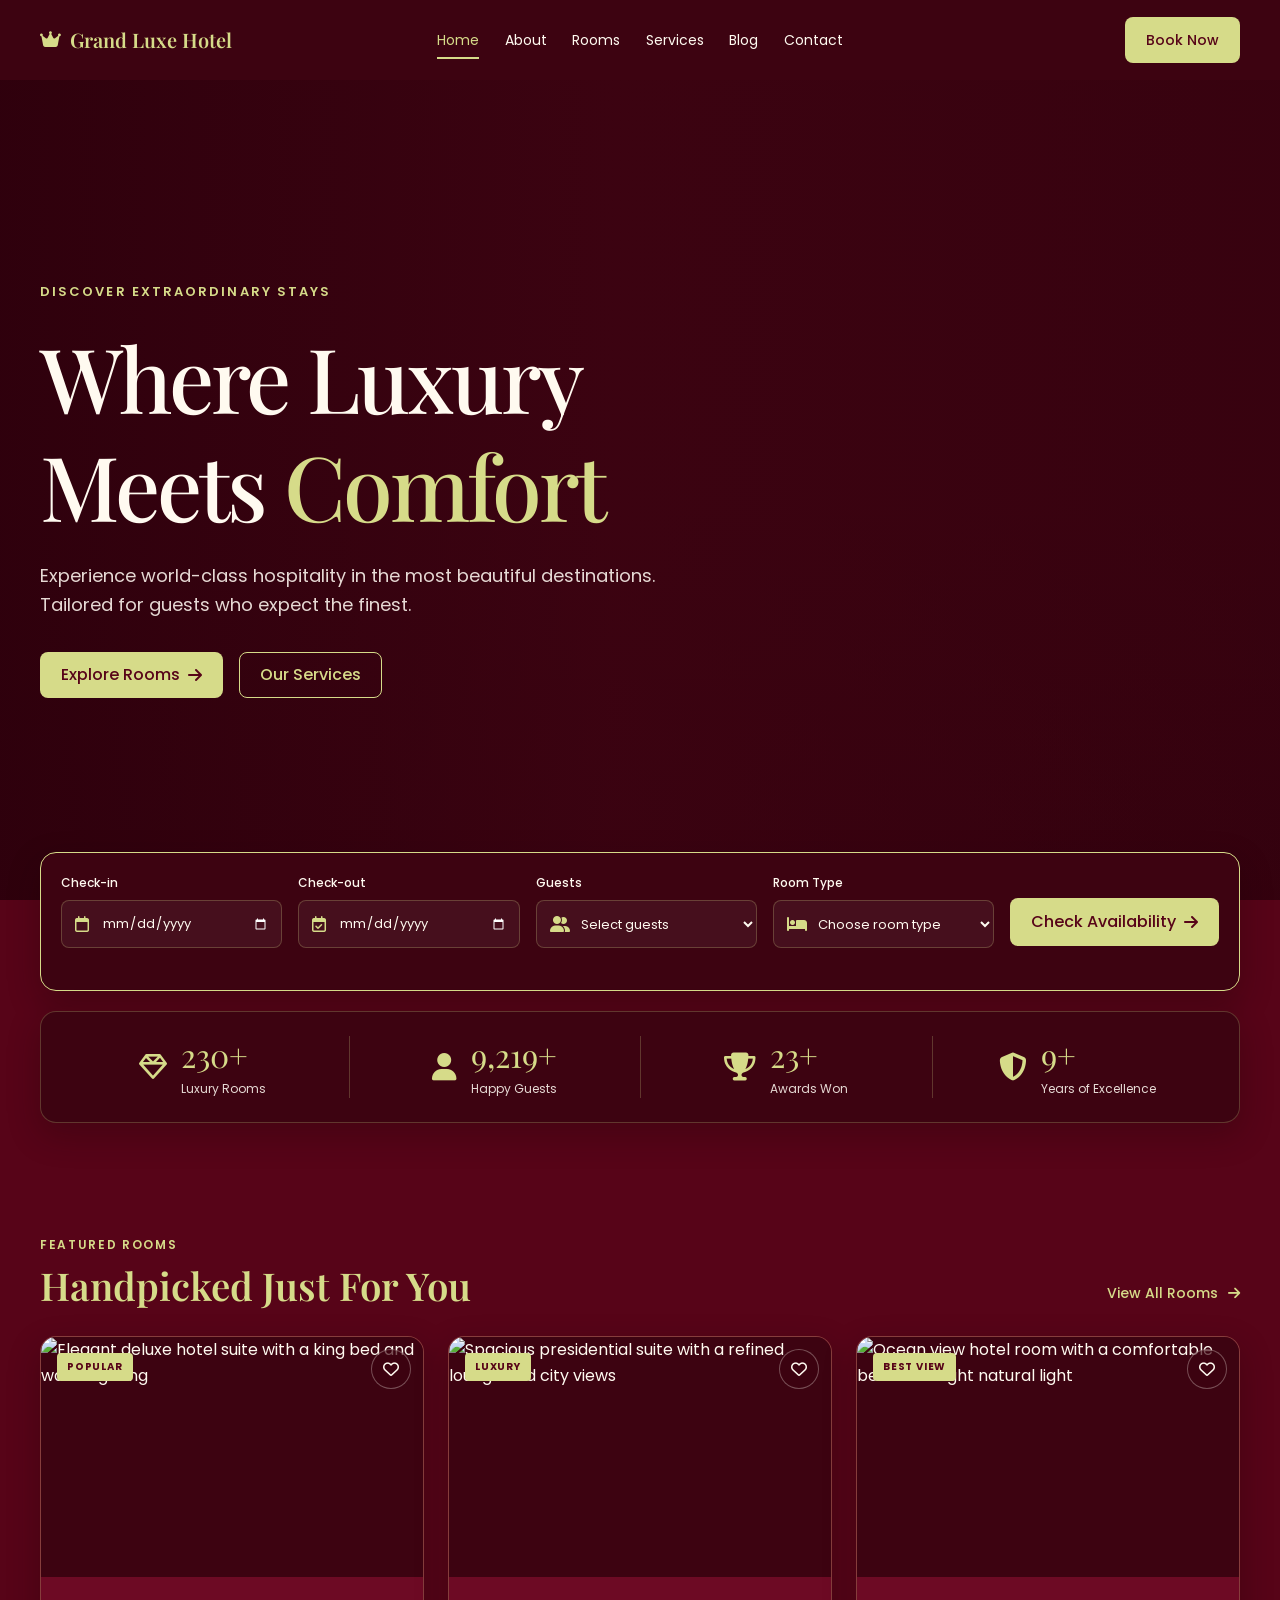
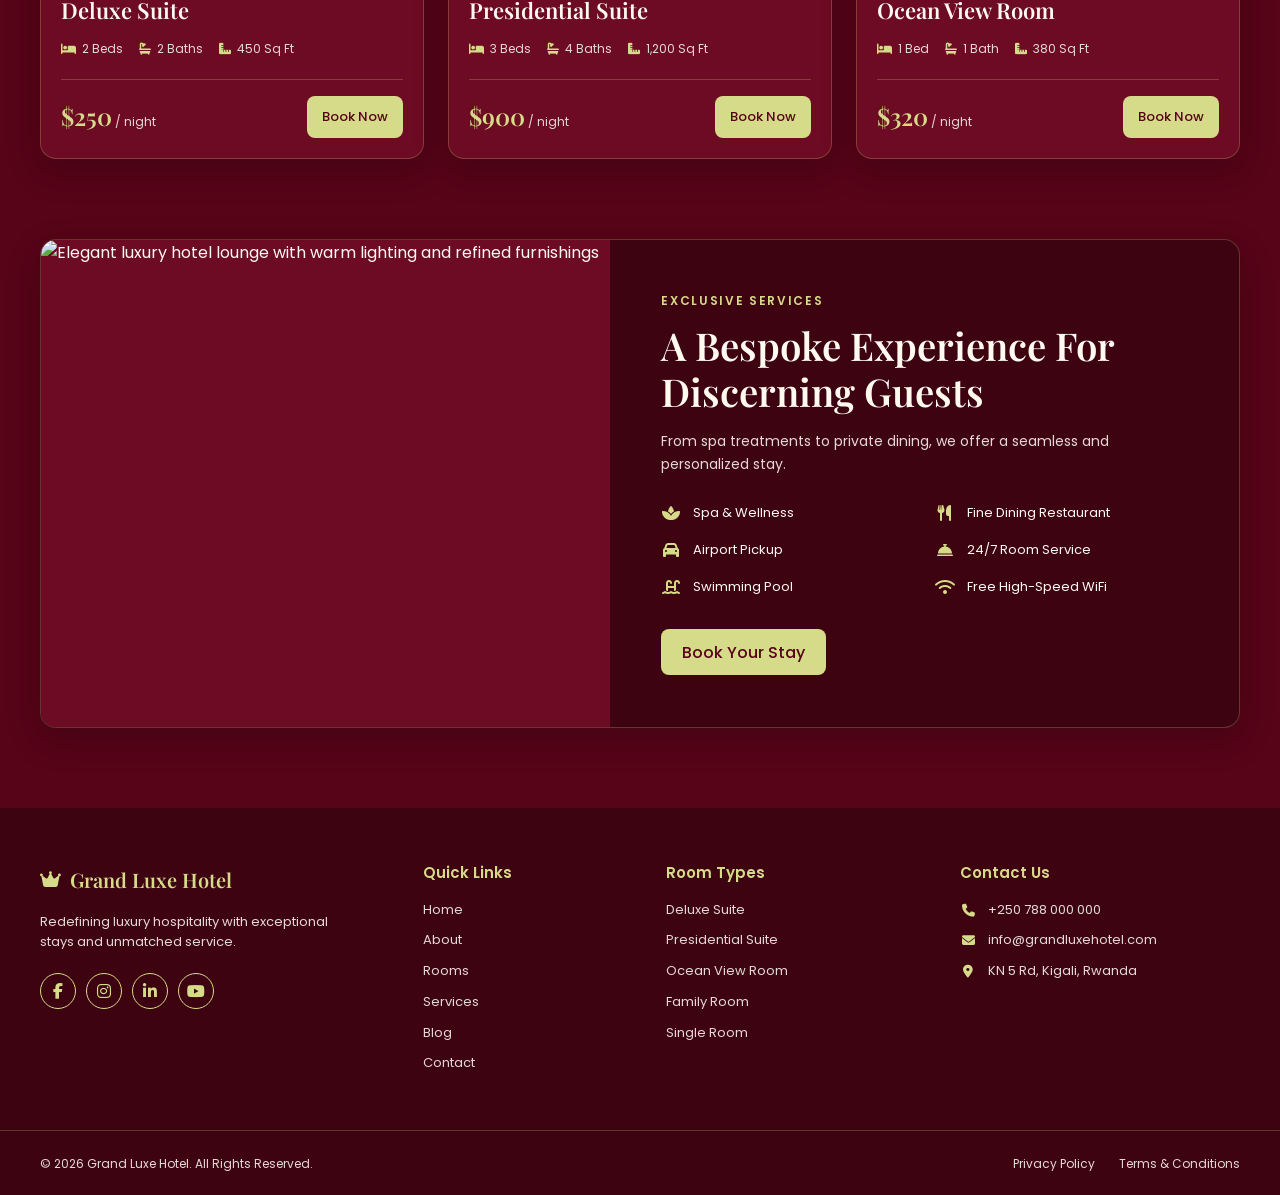
==== index.html @ 5d951416 "Build rooms catalog and filters Co-authored-by: Copilot <223556219+Copilot@users.noreply.github.com>" ====
<!DOCTYPE html>
<html lang="en">
<head>
  <meta charset="UTF-8">
  <meta name="viewport" content="width=device-width, initial-scale=1.0">
  <title>Hotel Management | Home</title>
  <link rel="preconnect" href="https://fonts.googleapis.com">
  <link rel="preconnect" href="https://fonts.gstatic.com" crossorigin>
  <link rel="stylesheet" href="https://cdnjs.cloudflare.com/ajax/libs/font-awesome/6.7.2/css/all.min.css">
  <link rel="stylesheet" href="css/style.css">
  <script src="js/main.js" defer></script>
</head>
<body>
  <header class="site-header" id="site-header">
    <div class="site-header__inner container">
      <a class="site-brand" href="index.html" aria-label="Grand Luxe Hotel home">
        <i class="fa-solid fa-crown" aria-hidden="true"></i>
        <span>Grand Luxe Hotel</span>
      </a>

      <nav class="site-nav" id="site-navigation" aria-label="Main navigation">
        <a class="site-nav__link is-active" href="index.html" aria-current="page">Home</a>
        <a class="site-nav__link" href="#about">About</a>
        <a class="site-nav__link" href="rooms.html">Rooms</a>
        <a class="site-nav__link" href="#services">Services</a>
        <a class="site-nav__link" href="#blog">Blog</a>
        <a class="site-nav__link" href="#contact">Contact</a>
        <a class="btn btn-accent site-nav__mobile-book" href="booking.html">Book Now</a>
      </nav>

      <div class="site-header__actions">
        <a class="btn btn-accent site-header__book" href="booking.html">Book Now</a>
        <button
          class="site-menu-toggle"
          type="button"
          aria-label="Open navigation menu"
          aria-controls="site-navigation"
          aria-expanded="false">
          <span></span>
          <span></span>
          <span></span>
        </button>
      </div>
    </div>
  </header>

  <main>
    <section class="hero" aria-labelledby="hero-title">
      <div class="hero__content container">
        <p class="hero__eyebrow">Discover Extraordinary Stays</p>
        <h1 class="hero__title" id="hero-title">
          Where Luxury<br>
          Meets <span>Comfort</span>
        </h1>
        <p class="hero__subtitle">
          Experience world-class hospitality in the most beautiful destinations.
          Tailored for guests who expect the finest.
        </p>
        <div class="hero__actions">
          <a class="btn btn-accent" href="rooms.html">
            Explore Rooms
            <i class="fa-solid fa-arrow-right" aria-hidden="true"></i>
          </a>
          <a class="btn btn-outline" href="#services">Our Services</a>
        </div>
      </div>
    </section>

    <section class="booking-overview container" aria-label="Plan your stay">
      <form class="booking-search card" id="booking-search" novalidate>
        <div class="booking-field">
          <label class="booking-field__label" for="check-in">Check-in</label>
          <div class="booking-field__control">
            <i class="fa-regular fa-calendar" aria-hidden="true"></i>
            <input id="check-in" name="checkIn" type="date" required aria-describedby="check-in-error">
          </div>
          <small class="booking-field__error" id="check-in-error" aria-live="polite"></small>
        </div>

        <div class="booking-field">
          <label class="booking-field__label" for="check-out">Check-out</label>
          <div class="booking-field__control">
            <i class="fa-regular fa-calendar-check" aria-hidden="true"></i>
            <input id="check-out" name="checkOut" type="date" required aria-describedby="check-out-error">
          </div>
          <small class="booking-field__error" id="check-out-error" aria-live="polite"></small>
        </div>

        <div class="booking-field">
          <label class="booking-field__label" for="guests">Guests</label>
          <div class="booking-field__control">
            <i class="fa-solid fa-user-group" aria-hidden="true"></i>
            <select id="guests" name="guests" required aria-describedby="guests-error">
              <option value="">Select guests</option>
              <option value="1">1 guest</option>
              <option value="2">2 guests</option>
              <option value="3">3 guests</option>
              <option value="4">4 guests</option>
              <option value="5">5 guests</option>
              <option value="6">6 guests</option>
            </select>
          </div>
          <small class="booking-field__error" id="guests-error" aria-live="polite"></small>
        </div>

        <div class="booking-field">
          <label class="booking-field__label" for="room-type">Room Type</label>
          <div class="booking-field__control">
            <i class="fa-solid fa-bed" aria-hidden="true"></i>
            <select id="room-type" name="roomType" required aria-describedby="room-type-error">
              <option value="">Choose room type</option>
              <option value="any">Any</option>
              <option value="deluxe-suite">Deluxe Suite</option>
              <option value="presidential-suite">Presidential Suite</option>
              <option value="ocean-view-room">Ocean View Room</option>
              <option value="family-room">Family Room</option>
            </select>
          </div>
          <small class="booking-field__error" id="room-type-error" aria-live="polite"></small>
        </div>

        <button class="btn btn-accent booking-search__submit" type="submit">
          Check Availability
          <i class="fa-solid fa-arrow-right" aria-hidden="true"></i>
        </button>
        <p class="booking-search__status" id="booking-search-status" role="alert" aria-live="assertive"></p>
      </form>

      <div class="stats-strip card" id="stats-strip" aria-label="Grand Luxe Hotel at a glance">
        <div class="stats-item" aria-label="250 plus luxury rooms">
          <i class="fa-regular fa-gem stats-item__icon" aria-hidden="true"></i>
          <div class="stats-item__content">
            <p class="stats-item__number"><span data-counter data-target="250" data-suffix="+">0+</span></p>
            <p class="stats-item__label">Luxury Rooms</p>
          </div>
        </div>
        <div class="stats-item" aria-label="10,000 plus happy guests">
          <i class="fa-solid fa-user stats-item__icon" aria-hidden="true"></i>
          <div class="stats-item__content">
            <p class="stats-item__number"><span data-counter data-target="10000" data-suffix="+">0+</span></p>
            <p class="stats-item__label">Happy Guests</p>
          </div>
        </div>
        <div class="stats-item" aria-label="25 plus awards won">
          <i class="fa-solid fa-trophy stats-item__icon" aria-hidden="true"></i>
          <div class="stats-item__content">
            <p class="stats-item__number"><span data-counter data-target="25" data-suffix="+">0+</span></p>
            <p class="stats-item__label">Awards Won</p>
          </div>
        </div>
        <div class="stats-item" aria-label="10 plus years of excellence">
          <i class="fa-solid fa-shield-halved stats-item__icon" aria-hidden="true"></i>
          <div class="stats-item__content">
            <p class="stats-item__number"><span data-counter data-target="10" data-suffix="+">0+</span></p>
            <p class="stats-item__label">Years of Excellence</p>
          </div>
        </div>
      </div>
    </section>

    <section class="featured-rooms" aria-labelledby="featured-rooms-title">
      <div class="container">
        <div class="featured-rooms__header">
          <div>
            <p class="featured-rooms__eyebrow">Featured Rooms</p>
            <h2 class="section-title" id="featured-rooms-title">Handpicked Just For You</h2>
          </div>
          <a class="featured-rooms__view-all" href="rooms.html">
            View All Rooms
            <i class="fa-solid fa-arrow-right" aria-hidden="true"></i>
          </a>
        </div>

        <p class="featured-rooms__status" id="featured-rooms-status" role="status" aria-live="polite"></p>

        <div class="featured-rooms__grid" id="featured-rooms-grid">
          <article class="card room-card" data-room-card>
            <div class="room-card__image-wrap">
              <img
                class="room-card__image"
                src="https://images.unsplash.com/photo-1611892440504-42a792e24d32?auto=format&fit=crop&w=1000&q=85"
                alt="Elegant deluxe hotel suite with a king bed and warm lighting"
                loading="lazy">
              <span class="room-card__tag">Popular</span>
              <button
                class="room-card__favorite"
                type="button"
                aria-label="Add Deluxe Suite to favorites"
                aria-pressed="false"
                data-favorite-room="Deluxe Suite">
                <i class="fa-regular fa-heart" aria-hidden="true"></i>
              </button>
            </div>
            <div class="room-card__body">
              <h3 class="room-card__name">Deluxe Suite</h3>
              <ul class="room-card__features" aria-label="Room features">
                <li><i class="fa-solid fa-bed" aria-hidden="true"></i> 2 Beds</li>
                <li><i class="fa-solid fa-bath" aria-hidden="true"></i> 2 Baths</li>
                <li><i class="fa-solid fa-ruler-combined" aria-hidden="true"></i> 450 Sq Ft</li>
              </ul>
              <div class="room-card__footer">
                <p class="room-card__price"><span>$250</span> / night</p>
                <a
                  class="btn btn-accent room-card__book"
                  href="booking.html"
                  data-book-room
                  data-room-name="Deluxe Suite"
                  data-room-price="250">Book Now</a>
              </div>
            </div>
          </article>

          <article class="card room-card" data-room-card>
            <div class="room-card__image-wrap">
              <img
                class="room-card__image"
                src="https://images.unsplash.com/photo-1616486338812-3dadae4b4ace?auto=format&fit=crop&w=1000&q=85"
                alt="Spacious presidential suite with a refined lounge and city views"
                loading="lazy">
              <span class="room-card__tag">Luxury</span>
              <button
                class="room-card__favorite"
                type="button"
                aria-label="Add Presidential Suite to favorites"
                aria-pressed="false"
                data-favorite-room="Presidential Suite">
                <i class="fa-regular fa-heart" aria-hidden="true"></i>
              </button>
            </div>
            <div class="room-card__body">
              <h3 class="room-card__name">Presidential Suite</h3>
              <ul class="room-card__features" aria-label="Room features">
                <li><i class="fa-solid fa-bed" aria-hidden="true"></i> 3 Beds</li>
                <li><i class="fa-solid fa-bath" aria-hidden="true"></i> 4 Baths</li>
                <li><i class="fa-solid fa-ruler-combined" aria-hidden="true"></i> 1,200 Sq Ft</li>
              </ul>
              <div class="room-card__footer">
                <p class="room-card__price"><span>$900</span> / night</p>
                <a
                  class="btn btn-accent room-card__book"
                  href="booking.html"
                  data-book-room
                  data-room-name="Presidential Suite"
                  data-room-price="900">Book Now</a>
              </div>
            </div>
          </article>

          <article class="card room-card" data-room-card>
            <div class="room-card__image-wrap">
              <img
                class="room-card__image"
                src="https://images.unsplash.com/photo-1590490360182-c33d57733427?auto=format&fit=crop&w=1000&q=85"
                alt="Ocean view hotel room with a comfortable bed and bright natural light"
                loading="lazy">
              <span class="room-card__tag">Best View</span>
              <button
                class="room-card__favorite"
                type="button"
                aria-label="Add Ocean View Room to favorites"
                aria-pressed="false"
                data-favorite-room="Ocean View Room">
                <i class="fa-regular fa-heart" aria-hidden="true"></i>
              </button>
            </div>
            <div class="room-card__body">
              <h3 class="room-card__name">Ocean View Room</h3>
              <ul class="room-card__features" aria-label="Room features">
                <li><i class="fa-solid fa-bed" aria-hidden="true"></i> 1 Bed</li>
                <li><i class="fa-solid fa-bath" aria-hidden="true"></i> 1 Bath</li>
                <li><i class="fa-solid fa-ruler-combined" aria-hidden="true"></i> 380 Sq Ft</li>
              </ul>
              <div class="room-card__footer">
                <p class="room-card__price"><span>$320</span> / night</p>
                <a
                  class="btn btn-accent room-card__book"
                  href="booking.html"
                  data-book-room
                  data-room-name="Ocean View Room"
                  data-room-price="320">Book Now</a>
              </div>
            </div>
          </article>
        </div>
      </div>
    </section>
  </main>

  <section class="services-section container" id="services" aria-labelledby="services-title">
    <div class="services-banner">
      <div class="services-banner__image-wrap">
        <img
          class="services-banner__image"
          src="https://images.unsplash.com/photo-1600210492486-724fe5c67fb0?auto=format&fit=crop&w=1400&q=85"
          alt="Elegant luxury hotel lounge with warm lighting and refined furnishings"
          loading="lazy">
      </div>

      <div class="services-banner__content">
        <p class="services-banner__eyebrow">Exclusive Services</p>
        <h2 class="services-banner__title" id="services-title">A Bespoke Experience For Discerning Guests</h2>
        <p class="services-banner__description">
          From spa treatments to private dining, we offer a seamless and personalized stay.
        </p>

        <ul class="services-list">
          <li class="services-list__item">
            <i class="fa-solid fa-spa" aria-hidden="true"></i>
            <span>Spa &amp; Wellness</span>
          </li>
          <li class="services-list__item">
            <i class="fa-solid fa-utensils" aria-hidden="true"></i>
            <span>Fine Dining Restaurant</span>
          </li>
          <li class="services-list__item">
            <i class="fa-solid fa-car" aria-hidden="true"></i>
            <span>Airport Pickup</span>
          </li>
          <li class="services-list__item">
            <i class="fa-solid fa-bell-concierge" aria-hidden="true"></i>
            <span>24/7 Room Service</span>
          </li>
          <li class="services-list__item">
            <i class="fa-solid fa-water-ladder" aria-hidden="true"></i>
            <span>Swimming Pool</span>
          </li>
          <li class="services-list__item">
            <i class="fa-solid fa-wifi" aria-hidden="true"></i>
            <span>Free High-Speed WiFi</span>
          </li>
        </ul>

        <a class="btn btn-accent services-banner__button" href="booking.html">Book Your Stay</a>
      </div>
    </div>
  </section>

  <footer class="site-footer" id="contact">
    <div class="site-footer__main container">
      <div class="site-footer__brand-column">
        <a class="site-brand site-footer__brand" href="index.html" aria-label="Grand Luxe Hotel home">
          <i class="fa-solid fa-crown" aria-hidden="true"></i>
          <span>Grand Luxe Hotel</span>
        </a>
        <p class="site-footer__tagline">
          Redefining luxury hospitality with exceptional stays and unmatched service.
        </p>
        <div class="site-footer__socials" aria-label="Social media">
          <a href="https://www.facebook.com/" aria-label="Facebook"><i class="fa-brands fa-facebook-f" aria-hidden="true"></i></a>
          <a href="https://www.instagram.com/" aria-label="Instagram"><i class="fa-brands fa-instagram" aria-hidden="true"></i></a>
          <a href="https://www.linkedin.com/" aria-label="LinkedIn"><i class="fa-brands fa-linkedin-in" aria-hidden="true"></i></a>
          <a href="https://www.youtube.com/" aria-label="YouTube"><i class="fa-brands fa-youtube" aria-hidden="true"></i></a>
        </div>
      </div>

      <div class="site-footer__column">
        <h2 class="site-footer__heading">Quick Links</h2>
        <ul class="site-footer__links">
          <li><a href="index.html">Home</a></li>
          <li><a href="#about">About</a></li>
          <li><a href="rooms.html">Rooms</a></li>
          <li><a href="#services">Services</a></li>
          <li><a href="#blog">Blog</a></li>
          <li><a href="#contact">Contact</a></li>
        </ul>
      </div>

      <div class="site-footer__column">
        <h2 class="site-footer__heading">Room Types</h2>
        <ul class="site-footer__links">
          <li><a href="rooms.html">Deluxe Suite</a></li>
          <li><a href="rooms.html">Presidential Suite</a></li>
          <li><a href="rooms.html">Ocean View Room</a></li>
          <li><a href="rooms.html">Family Room</a></li>
          <li><a href="rooms.html">Single Room</a></li>
        </ul>
      </div>

      <div class="site-footer__column">
        <h2 class="site-footer__heading">Contact Us</h2>
        <ul class="site-footer__contact">
          <li>
            <i class="fa-solid fa-phone" aria-hidden="true"></i>
            <a href="tel:+250788000000">+250 788 000 000</a>
          </li>
          <li>
            <i class="fa-solid fa-envelope" aria-hidden="true"></i>
            <a href="mailto:info@grandluxehotel.com">info@grandluxehotel.com</a>
          </li>
          <li>
            <i class="fa-solid fa-location-dot" aria-hidden="true"></i>
            <span>KN 5 Rd, Kigali, Rwanda</span>
          </li>
        </ul>
      </div>
    </div>

    <div class="site-footer__bottom">
      <div class="site-footer__bottom-inner container">
        <p>&copy; 2026 Grand Luxe Hotel. All Rights Reserved.</p>
        <nav class="site-footer__legal" aria-label="Legal">
          <a href="#privacy-policy">Privacy Policy</a>
          <a href="#terms-and-conditions">Terms &amp; Conditions</a>
        </nav>
      </div>
    </div>
  </footer>

  <button class="back-to-top" type="button" aria-label="Back to top">
    <i class="fa-solid fa-arrow-up" aria-hidden="true"></i>
  </button>
</body>
</html>
---- css/style.css ----
@import url('https://fonts.googleapis.com/css2?family=Playfair+Display:wght@400;500;600;700&family=Poppins:wght@300;400;500;600;700&display=swap');

:root {
  color-scheme: dark;

  --color-primary: #570418;
  --color-primary-dark: #3d0311;
  --color-primary-light: #6d0a24;
  --color-accent: #d6db89;
  --color-accent-light: #e4e8ad;
  --color-accent-dark: #bcc16d;
  --color-text: #fffaf0;
  --color-text-muted: #e6d9d4;
  --color-border: rgb(214 219 137 / 24%);
  --color-shadow: rgb(25 0 7 / 28%);

  --font-heading: 'Playfair Display', Georgia, serif;
  --font-body: 'Poppins', Arial, sans-serif;

  --container-width: 1200px;
  --container-gutter: 1.5rem;
  --radius-card: 1rem;
  --radius-control: 0.5rem;
  --shadow-card: 0 0.75rem 2rem var(--color-shadow);
}

*,
*::before,
*::after {
  box-sizing: border-box;
}

html {
  scroll-behavior: smooth;
}

body {
  min-width: 320px;
  margin: 0;
  background-color: var(--color-primary);
  color: var(--color-text);
  font-family: var(--font-body);
  font-size: 1rem;
  line-height: 1.6;
}

img,
svg,
video {
  display: block;
  max-width: 100%;
}

button,
input,
select,
textarea {
  font: inherit;
}

button,
a {
  -webkit-tap-highlight-color: transparent;
}

a {
  color: inherit;
  text-decoration: none;
}

h1,
h2,
h3,
h4,
h5,
h6 {
  margin: 0;
  color: var(--color-accent);
  font-family: var(--font-heading);
  font-weight: 600;
  line-height: 1.2;
}

p {
  margin: 0;
  color: var(--color-text-muted);
}

.container {
  width: min(100% - (var(--container-gutter) * 2), var(--container-width));
  margin-inline: auto;
}

.btn {
  display: inline-flex;
  min-height: 2.875rem;
  align-items: center;
  justify-content: center;
  gap: 0.5rem;
  padding: 0.75rem 1.25rem;
  border: 1px solid transparent;
  border-radius: var(--radius-control);
  cursor: pointer;
  font-weight: 500;
  line-height: 1.2;
  text-align: center;
  transition: background-color 180ms ease, border-color 180ms ease, color 180ms ease, transform 180ms ease;
}

.btn:hover {
  transform: translateY(-1px);
}

.btn:focus-visible {
  outline: 2px solid var(--color-accent);
  outline-offset: 3px;
}

.btn-accent {
  background-color: var(--color-accent);
  color: var(--color-primary);
}

.btn-accent:hover {
  background-color: var(--color-accent-light);
}

.btn-outline {
  border-color: var(--color-accent);
  background-color: transparent;
  color: var(--color-accent);
}

.btn-outline:hover {
  background-color: rgb(214 219 137 / 12%);
}

.section-title {
  color: var(--color-accent);
  font-family: var(--font-heading);
  font-size: clamp(1.75rem, 3vw, 2.5rem);
  font-weight: 600;
  line-height: 1.2;
}

.card {
  overflow: hidden;
  border: 1px solid var(--color-border);
  border-radius: var(--radius-card);
  background-color: var(--color-primary-light);
  box-shadow: var(--shadow-card);
}

.site-header {
  position: sticky;
  z-index: 10;
  top: 0;
  background-color: var(--color-primary-dark);
  transition: box-shadow 180ms ease;
}

.site-header.is-scrolled {
  box-shadow: 0 0.5rem 1.5rem rgb(20 0 5 / 28%);
}

.site-header__inner {
  position: relative;
  display: grid;
  min-height: 5rem;
  grid-template-columns: 1fr auto 1fr;
  align-items: center;
  gap: 1.5rem;
}

.site-brand {
  display: inline-flex;
  width: fit-content;
  align-items: center;
  gap: 0.625rem;
  color: var(--color-accent);
  font-family: var(--font-heading);
  font-size: 1.25rem;
  font-weight: 600;
  white-space: nowrap;
}

.site-brand i {
  font-size: 1.125rem;
}

.site-nav {
  display: flex;
  align-items: center;
  justify-content: center;
  gap: clamp(1rem, 2vw, 1.75rem);
}

.site-nav__link {
  position: relative;
  padding-block: 0.5rem;
  color: var(--color-text);
  font-size: 0.875rem;
  transition: color 180ms ease;
}

.site-nav__link::after {
  position: absolute;
  right: 0;
  bottom: 0;
  left: 0;
  height: 2px;
  background-color: var(--color-accent);
  content: "";
  transform: scaleX(0);
  transform-origin: left;
  transition: transform 180ms ease;
}

.site-nav__link:hover,
.site-nav__link.is-active {
  color: var(--color-accent);
}

.site-nav__link:hover::after,
.site-nav__link.is-active::after {
  transform: scaleX(1);
}

.site-header__actions {
  display: flex;
  align-items: center;
  justify-content: flex-end;
}

.site-header__book,
.site-nav__mobile-book {
  font-size: 0.875rem;
}

.site-nav__mobile-book,
.site-menu-toggle {
  display: none;
}

.hero {
  display: flex;
  min-height: calc(100svh - 5rem);
  align-items: center;
  padding-block: clamp(4rem, 9vw, 8rem);
  background-color: var(--color-primary-dark);
  background-image:
    linear-gradient(90deg, rgb(45 0 12 / 88%) 0%, rgb(59 3 17 / 70%) 48%, rgb(45 0 12 / 34%) 100%),
    linear-gradient(0deg, rgb(45 0 12 / 38%), transparent 48%),
    url("https://images.unsplash.com/photo-1566073771259-6a8506099945?auto=format&fit=crop&w=2400&q=85");
  background-position: center;
  background-size: cover;
  isolation: isolate;
}

.hero__content {
  animation: hero-fade-in 800ms ease-out both;
}

.hero__eyebrow {
  margin-bottom: 1.25rem;
  color: var(--color-accent);
  font-size: 0.8125rem;
  font-weight: 600;
  letter-spacing: 0.16em;
  text-transform: uppercase;
}

.hero__title {
  max-width: 13ch;
  color: var(--color-text);
  font-size: clamp(3rem, 7vw, 5.75rem);
  font-weight: 500;
  letter-spacing: -0.035em;
}

.hero__title span {
  color: var(--color-accent);
}

.hero__subtitle {
  max-width: 39rem;
  margin-top: 1.5rem;
  color: var(--color-text-muted);
  font-size: clamp(1rem, 1.5vw, 1.125rem);
}

.hero__actions {
  display: flex;
  flex-wrap: wrap;
  gap: 1rem;
  margin-top: 2rem;
}

@keyframes hero-fade-in {
  from {
    opacity: 0;
    transform: translateY(1rem);
  }

  to {
    opacity: 1;
    transform: translateY(0);
  }
}

.booking-overview {
  position: relative;
  z-index: 1;
  margin-top: -3rem;
  padding-bottom: 3rem;
}

.booking-search {
  display: grid;
  grid-template-columns: repeat(4, minmax(0, 1fr)) auto;
  align-items: end;
  gap: 1rem;
  padding: 1.25rem;
  border-color: var(--color-accent);
  background-color: var(--color-primary-dark);
}

.booking-field {
  min-width: 0;
}

.booking-field__label {
  display: block;
  margin-bottom: 0.5rem;
  color: var(--color-text);
  font-size: 0.75rem;
  font-weight: 500;
}

.booking-field__control {
  position: relative;
}

.booking-field__control > i {
  position: absolute;
  z-index: 1;
  top: 50%;
  left: 0.875rem;
  color: var(--color-accent);
  pointer-events: none;
  transform: translateY(-50%);
}

.booking-field__control input,
.booking-field__control select {
  width: 100%;
  min-height: 3rem;
  padding: 0.625rem 0.75rem 0.625rem 2.5rem;
  border: 1px solid var(--color-border);
  border-radius: var(--radius-control);
  background-color: rgb(255 250 240 / 5%);
  color: var(--color-text);
  font-size: 0.8125rem;
}

.booking-field__control select {
  cursor: pointer;
}

.booking-field__control option {
  background-color: var(--color-primary-dark);
  color: var(--color-text);
}

.booking-field__control input:focus-visible,
.booking-field__control select:focus-visible {
  border-color: var(--color-accent);
  outline: 2px solid rgb(214 219 137 / 40%);
  outline-offset: 1px;
}

.booking-field__control [aria-invalid="true"] {
  border-color: #ff7777;
}

.booking-field__error {
  display: block;
  min-height: 1.125rem;
  margin-top: 0.25rem;
  color: #ff8585;
  font-size: 0.6875rem;
  line-height: 1.4;
}

.booking-search__submit {
  align-self: center;
  min-height: 3rem;
  white-space: nowrap;
}

.booking-search__status {
  grid-column: 1 / -1;
  color: #ff8585;
  font-size: 0.75rem;
}

.booking-search__status:empty {
  display: none;
}

.stats-strip {
  display: grid;
  grid-template-columns: repeat(4, minmax(0, 1fr));
  margin-top: 1.25rem;
  padding: 1.5rem 1rem;
  background-color: var(--color-primary-dark);
}

.stats-item {
  display: flex;
  min-width: 0;
  align-items: center;
  justify-content: center;
  gap: 0.875rem;
  padding-inline: 1rem;
}

.stats-item + .stats-item {
  border-left: 1px solid var(--color-border);
}

.stats-item__icon {
  flex: 0 0 auto;
  color: var(--color-accent);
  font-size: 1.75rem;
}

.stats-item__number {
  color: var(--color-accent);
  font-family: var(--font-heading);
  font-size: clamp(1.375rem, 2.5vw, 2rem);
  line-height: 1.2;
}

.stats-item__label {
  margin-top: 0.25rem;
  color: var(--color-text-muted);
  font-size: 0.75rem;
}

.featured-rooms {
  padding-block: 4rem 5rem;
  background-color: var(--color-primary);
}

.featured-rooms__header {
  display: flex;
  align-items: flex-end;
  justify-content: space-between;
  gap: 1.5rem;
  margin-bottom: 1.75rem;
}

.featured-rooms__eyebrow {
  margin-bottom: 0.5rem;
  color: var(--color-accent);
  font-size: 0.75rem;
  font-weight: 600;
  letter-spacing: 0.14em;
  text-transform: uppercase;
}

.featured-rooms__view-all {
  display: inline-flex;
  flex: 0 0 auto;
  align-items: center;
  gap: 0.625rem;
  padding-bottom: 0.25rem;
  color: var(--color-accent);
  font-size: 0.875rem;
  font-weight: 500;
  transition: color 180ms ease, gap 180ms ease;
}

.featured-rooms__view-all:hover {
  gap: 0.875rem;
  color: var(--color-accent-light);
}

.featured-rooms__status {
  margin-bottom: 1rem;
  color: #ff8585;
  font-size: 0.8125rem;
}

.featured-rooms__status:empty {
  display: none;
}

.featured-rooms__grid {
  display: grid;
  grid-template-columns: repeat(3, minmax(0, 1fr));
  gap: 1.5rem;
}

.room-card {
  min-width: 0;
  transition: opacity 500ms ease, transform 500ms ease, box-shadow 220ms ease;
}

.room-card:hover {
  box-shadow: 0 1.25rem 2.5rem var(--color-shadow);
  transform: translateY(-0.375rem);
}

.room-card--animate {
  opacity: 0;
  transform: translateY(1.25rem);
}

.room-card--animate.is-visible {
  opacity: 1;
  transform: translateY(0);
}

.room-card--animate:nth-child(2) {
  transition-delay: 100ms;
}

.room-card--animate:nth-child(3) {
  transition-delay: 200ms;
}

.room-card__image-wrap {
  position: relative;
  overflow: hidden;
  height: 15rem;
  background-color: var(--color-primary-dark);
}

.room-card__image {
  width: 100%;
  height: 100%;
  object-fit: cover;
  transition: transform 500ms ease;
}

.room-card:hover .room-card__image {
  transform: scale(1.06);
}

.room-card__tag {
  position: absolute;
  top: 1rem;
  left: 1rem;
  padding: 0.375rem 0.625rem;
  border-radius: 0.25rem;
  background-color: var(--color-accent);
  color: var(--color-primary);
  font-size: 0.625rem;
  font-weight: 700;
  letter-spacing: 0.08em;
  text-transform: uppercase;
}

.room-card__favorite {
  position: absolute;
  top: 0.75rem;
  right: 0.75rem;
  display: grid;
  width: 2.5rem;
  height: 2.5rem;
  place-items: center;
  border: 1px solid rgb(255 250 240 / 30%);
  border-radius: 50%;
  background-color: rgb(61 3 17 / 68%);
  color: var(--color-text);
  cursor: pointer;
  font-size: 1rem;
  transition: background-color 180ms ease, color 180ms ease, transform 180ms ease;
}

.room-card__favorite:hover {
  transform: scale(1.08);
}

.room-card__favorite.is-favorite {
  border-color: var(--color-accent);
  color: var(--color-accent);
}

.room-card__favorite:focus-visible {
  outline: 2px solid var(--color-accent);
  outline-offset: 3px;
}

.room-card__body {
  padding: 1.25rem;
}

.room-card__name {
  color: var(--color-text);
  font-size: 1.375rem;
}

.room-card__features {
  display: flex;
  flex-wrap: wrap;
  gap: 0.625rem 1rem;
  margin: 1rem 0 1.25rem;
  padding: 0;
  color: var(--color-text-muted);
  font-size: 0.75rem;
  list-style: none;
}

.room-card__features li {
  display: inline-flex;
  align-items: center;
  gap: 0.375rem;
  white-space: nowrap;
}

.room-card__features i {
  color: var(--color-accent);
}

.room-card__footer {
  display: flex;
  align-items: center;
  justify-content: space-between;
  gap: 0.75rem;
  padding-top: 1rem;
  border-top: 1px solid var(--color-border);
}

.room-card__price {
  color: var(--color-text-muted);
  font-size: 0.75rem;
  white-space: nowrap;
}

.room-card__price span {
  color: var(--color-accent);
  font-family: var(--font-heading);
  font-size: 1.5rem;
  font-weight: 600;
}

.room-card__book {
  flex: 0 0 auto;
  min-height: 2.625rem;
  padding: 0.625rem 0.875rem;
  font-size: 0.8125rem;
}

.services-section {
  padding-block: 0 5rem;
  scroll-margin-top: 5.5rem;
}

.services-banner {
  display: grid;
  grid-template-columns: minmax(0, 0.95fr) minmax(0, 1.05fr);
  overflow: hidden;
  border: 1px solid var(--color-border);
  border-radius: var(--radius-card);
  background-color: var(--color-primary-dark);
  box-shadow: var(--shadow-card);
}

.services-banner__image-wrap {
  min-height: 29rem;
  overflow: hidden;
  background-color: var(--color-primary-light);
}

.services-banner__image {
  width: 100%;
  height: 100%;
  object-fit: cover;
}

.services-banner__content {
  align-self: center;
  padding: clamp(2rem, 4vw, 3.75rem);
}

.services-banner__eyebrow {
  margin-bottom: 0.75rem;
  color: var(--color-accent);
  font-size: 0.75rem;
  font-weight: 600;
  letter-spacing: 0.14em;
  text-transform: uppercase;
}

.services-banner__title {
  max-width: 20ch;
  color: var(--color-text);
  font-size: clamp(1.75rem, 3vw, 2.5rem);
}

.services-banner__description {
  max-width: 38rem;
  margin-top: 1rem;
  color: var(--color-text-muted);
  font-size: 0.875rem;
}

.services-list {
  display: grid;
  grid-template-columns: repeat(2, minmax(0, 1fr));
  gap: 1rem 1.25rem;
  margin: 1.75rem 0;
  padding: 0;
  list-style: none;
}

.services-list__item {
  display: flex;
  min-width: 0;
  align-items: center;
  gap: 0.75rem;
  color: var(--color-text);
  font-size: 0.8125rem;
  transition: color 180ms ease;
}

.services-list__item i {
  flex: 0 0 1.25rem;
  color: var(--color-accent);
  font-size: 1rem;
  text-align: center;
  transition: transform 180ms ease;
}

.services-list__item:hover {
  color: var(--color-accent);
}

.services-list__item:hover i {
  transform: scale(1.18);
}

.services-banner__button {
  margin-top: 0.25rem;
}

.site-footer {
  background-color: var(--color-primary-dark);
}

.site-footer__main {
  display: grid;
  grid-template-columns: 1.35fr 0.8fr 1fr 1.1fr;
  gap: 2.5rem;
  padding-block: 3.5rem;
}

.site-footer__brand {
  margin-bottom: 1rem;
}

.site-footer__tagline {
  max-width: 18rem;
  color: var(--color-text-muted);
  font-size: 0.8125rem;
}

.site-footer__socials {
  display: flex;
  flex-wrap: wrap;
  gap: 0.625rem;
  margin-top: 1.25rem;
}

.site-footer__socials a {
  display: grid;
  width: 2.25rem;
  height: 2.25rem;
  place-items: center;
  border: 1px solid var(--color-accent);
  border-radius: 50%;
  color: var(--color-accent);
  transition: background-color 180ms ease, color 180ms ease, transform 180ms ease;
}

.site-footer__socials a:hover {
  background-color: var(--color-accent);
  color: var(--color-primary-dark);
  transform: translateY(-2px);
}

.site-footer__socials a:focus-visible,
.site-footer a:focus-visible,
.back-to-top:focus-visible {
  outline: 2px solid var(--color-accent);
  outline-offset: 3px;
}

.site-footer__heading {
  margin-bottom: 1.125rem;
  color: var(--color-accent);
  font-family: var(--font-body);
  font-size: 0.9375rem;
  font-weight: 600;
}

.site-footer__links,
.site-footer__contact {
  display: grid;
  gap: 0.625rem;
  margin: 0;
  padding: 0;
  color: var(--color-text-muted);
  font-size: 0.8125rem;
  list-style: none;
}

.site-footer__links a,
.site-footer__contact a,
.site-footer__legal a {
  transition: color 180ms ease;
}

.site-footer__links a:hover,
.site-footer__contact a:hover,
.site-footer__legal a:hover {
  color: var(--color-accent);
}

.site-footer__contact li {
  display: flex;
  align-items: flex-start;
  gap: 0.75rem;
}

.site-footer__contact i {
  flex: 0 0 1rem;
  margin-top: 0.25rem;
  color: var(--color-accent);
  text-align: center;
}

.site-footer__bottom {
  border-top: 1px solid var(--color-border);
}

.site-footer__bottom-inner {
  display: flex;
  min-height: 4rem;
  align-items: center;
  justify-content: space-between;
  gap: 1rem;
  color: var(--color-text-muted);
  font-size: 0.75rem;
}

.site-footer__legal {
  display: flex;
  flex-wrap: wrap;
  gap: 1.5rem;
}

.back-to-top {
  position: fixed;
  z-index: 20;
  right: max(1.25rem, env(safe-area-inset-right));
  bottom: max(1.25rem, env(safe-area-inset-bottom));
  display: grid;
  width: 3rem;
  height: 3rem;
  place-items: center;
  border: 1px solid var(--color-accent);
  border-radius: 50%;
  background-color: var(--color-accent);
  box-shadow: 0 0.5rem 1.5rem var(--color-shadow);
  color: var(--color-primary);
  cursor: pointer;
  opacity: 0;
  pointer-events: none;
  transform: translateY(0.5rem);
  transition: opacity 180ms ease, transform 180ms ease, background-color 180ms ease;
  visibility: hidden;
}

.back-to-top:hover {
  background-color: var(--color-accent-light);
  transform: translateY(0);
}

.back-to-top.is-visible {
  opacity: 1;
  pointer-events: auto;
  transform: translateY(0);
  visibility: visible;
}

.rooms-banner {
  display: flex;
  min-height: 18rem;
  align-items: center;
  background-color: var(--color-primary-dark);
  background-image:
    linear-gradient(90deg, rgb(45 0 12 / 82%), rgb(59 3 17 / 56%)),
    url("https://images.unsplash.com/photo-1566073771259-6a8506099945?auto=format&fit=crop&w=2200&q=85");
  background-position: center 56%;
  background-size: cover;
}

.rooms-banner__content {
  padding-block: 3rem;
}

.rooms-banner__title {
  color: var(--color-text);
  font-size: clamp(2.5rem, 5vw, 4rem);
}

.rooms-breadcrumb {
  display: flex;
  align-items: center;
  gap: 0.75rem;
  margin-top: 1rem;
  color: var(--color-text-muted);
  font-size: 0.875rem;
}

.rooms-breadcrumb a {
  color: var(--color-accent);
  transition: color 180ms ease;
}

.rooms-breadcrumb a:hover {
  color: var(--color-accent-light);
}

.rooms-breadcrumb i {
  color: var(--color-accent);
  font-size: 0.625rem;
}

.rooms-page {
  padding-block: 3rem 5rem;
}

.room-filters {
  display: grid;
  grid-template-columns: minmax(10rem, 1fr) minmax(12rem, 1.3fr) minmax(8rem, 0.8fr) minmax(10rem, 1fr) auto;
  align-items: end;
  gap: 1rem;
  padding: 1.25rem;
  border-color: var(--color-accent);
  background-color: var(--color-primary-dark);
}

.room-filter {
  min-width: 0;
}

.room-filter__label {
  display: flex;
  align-items: center;
  justify-content: space-between;
  gap: 0.5rem;
  margin-bottom: 0.625rem;
  color: var(--color-text);
  font-size: 0.75rem;
  font-weight: 500;
}

.room-filter__control {
  width: 100%;
  min-height: 2.875rem;
  padding: 0.625rem 0.75rem;
  border: 1px solid var(--color-border);
  border-radius: var(--radius-control);
  background-color: rgb(255 250 240 / 5%);
  color: var(--color-text);
  font-size: 0.8125rem;
}

.room-filter__control option {
  background-color: var(--color-primary-dark);
  color: var(--color-text);
}

.room-filter__control:focus-visible,
.room-filter__range:focus-visible {
  border-color: var(--color-accent);
  outline: 2px solid rgb(214 219 137 / 40%);
  outline-offset: 1px;
}

.room-filter__price {
  color: var(--color-accent);
  font-size: 0.8125rem;
  font-weight: 600;
}

.room-filter__range {
  width: 100%;
  height: 1.25rem;
  margin: 0;
  accent-color: var(--color-accent);
  cursor: pointer;
}

.room-filter__range-labels {
  display: flex;
  justify-content: space-between;
  color: var(--color-text-muted);
  font-size: 0.625rem;
}

.room-filters__reset {
  min-height: 2.875rem;
  padding-inline: 0.875rem;
  font-size: 0.8125rem;
  white-space: nowrap;
}

.rooms-results {
  display: flex;
  min-height: 3rem;
  align-items: center;
  justify-content: space-between;
}

.rooms-results__count {
  color: var(--color-text-muted);
  font-size: 0.875rem;
}

.rooms-results__error {
  color: #ff8585;
  font-size: 0.8125rem;
}

.rooms-grid {
  display: grid;
  grid-template-columns: repeat(3, minmax(0, 1fr));
  align-items: stretch;
  gap: 1.5rem;
}

.rooms-grid .room-card {
  overflow: hidden;
}

.room-card__tag--available {
  background-color: #9fdb9b;
  color: #173c1c;
}

.room-card__tag--occupied {
  background-color: #f27b7b;
  color: #4b1010;
}

.room-card__tag--cleaning {
  background-color: #f4ac62;
  color: #4a2b0d;
}

.room-card__description {
  min-height: 3.2em;
  margin-top: 0.75rem;
  color: var(--color-text-muted);
  font-size: 0.75rem;
}

.room-card__features--rooms {
  gap: 0.625rem 0.875rem;
  margin: 1rem 0 0;
}

.room-card__features--rooms li {
  white-space: nowrap;
}

.room-card__book:disabled {
  border-color: #8d7a7b;
  background-color: #8d7a7b;
  color: #f4eeee;
  cursor: not-allowed;
  transform: none;
}

.room-card__book:disabled:hover {
  transform: none;
}

.rooms-grid__item {
  min-width: 0;
}

.rooms-empty {
  display: flex;
  min-height: 18rem;
  flex-direction: column;
  align-items: center;
  justify-content: center;
  gap: 0.75rem;
  margin-top: 1rem;
  padding: 2rem;
  text-align: center;
}

.rooms-empty[hidden],
.rooms-results__error[hidden] {
  display: none;
}

.rooms-empty > i {
  color: var(--color-accent);
  font-size: 2rem;
}

.rooms-empty h2 {
  color: var(--color-text);
  font-size: 1.75rem;
}

.rooms-empty p {
  margin-bottom: 0.5rem;
}

.rooms-grid__item .room-card {
  height: 100%;
}

@media (max-width: 767px) {
  :root {
    --container-gutter: 1rem;
  }

  body {
    font-size: 0.9375rem;
  }

  .btn {
    min-height: 2.75rem;
    padding: 0.6875rem 1rem;
  }

  .site-header__inner {
    min-height: 4.5rem;
    grid-template-columns: 1fr auto;
    gap: 1rem;
  }

  .site-brand {
    font-size: 1.125rem;
  }

  .site-header__book {
    display: none;
  }

  .site-header__actions {
    grid-column: 2;
    grid-row: 1;
  }

  .site-menu-toggle {
    display: inline-flex;
    width: 2.75rem;
    height: 2.75rem;
    flex-direction: column;
    align-items: center;
    justify-content: center;
    gap: 0.3125rem;
    border: 1px solid var(--color-border);
    border-radius: var(--radius-control);
    background: transparent;
    color: var(--color-accent);
    cursor: pointer;
  }

  .site-menu-toggle span {
    width: 1.125rem;
    height: 2px;
    border-radius: 2px;
    background-color: currentColor;
    transition: transform 180ms ease, opacity 180ms ease;
  }

  .site-header.is-menu-open .site-menu-toggle span:first-child {
    transform: translateY(0.4375rem) rotate(45deg);
  }

  .site-header.is-menu-open .site-menu-toggle span:nth-child(2) {
    opacity: 0;
  }

  .site-header.is-menu-open .site-menu-toggle span:last-child {
    transform: translateY(-0.4375rem) rotate(-45deg);
  }

  .site-nav {
    position: static;
    grid-column: 1 / -1;
    grid-row: 2;
    display: flex;
    flex-direction: column;
    align-items: stretch;
    gap: 0;
    max-height: 0;
    overflow: hidden;
    padding: 0;
    border-top: 1px solid transparent;
    background-color: var(--color-primary-dark);
    opacity: 0;
    visibility: hidden;
    transition: max-height 240ms ease, padding 240ms ease, opacity 180ms ease, visibility 180ms ease;
  }

  .site-header.is-menu-open .site-nav {
    max-height: 26rem;
    padding-block: 0.75rem 1rem;
    border-top-color: var(--color-border);
    opacity: 1;
    visibility: visible;
  }

  .site-nav__link {
    padding-block: 0.75rem;
  }

  .site-nav__link::after {
    right: auto;
    width: 2rem;
  }

  .site-nav__mobile-book {
    display: inline-flex;
    align-self: flex-start;
    margin-top: 0.5rem;
  }

  .hero {
    min-height: calc(100svh - 4.5rem);
    background-position: 58% center;
  }

  .hero__title {
    font-size: clamp(2.75rem, 11vw, 4.25rem);
  }

  .hero__subtitle {
    max-width: 34rem;
  }

  .booking-overview {
    margin-top: -2rem;
    padding-bottom: 2rem;
  }

  .booking-search {
    grid-template-columns: minmax(0, 1fr);
    gap: 0.75rem;
    padding: 1rem;
  }

  .booking-search__submit {
    align-self: stretch;
    width: 100%;
    margin-top: 0.25rem;
  }

  .booking-search__status {
    grid-column: auto;
  }

  .stats-strip {
    grid-template-columns: repeat(2, minmax(0, 1fr));
    gap: 1rem 0;
    padding: 1.25rem 0.5rem;
  }

  .stats-item {
    justify-content: flex-start;
    gap: 0.625rem;
    padding: 0.75rem;
  }

  .stats-item + .stats-item {
    border-left: 0;
  }

  .stats-item:nth-child(n + 3) {
    border-top: 1px solid var(--color-border);
  }

  .stats-item__icon {
    font-size: 1.5rem;
  }

  .stats-item__number {
    font-size: 1.375rem;
  }

  .stats-item__label {
    font-size: 0.6875rem;
  }

  .featured-rooms {
    padding-block: 3rem 3.5rem;
  }

  .featured-rooms__header {
    align-items: flex-start;
    flex-direction: column;
    gap: 1rem;
    margin-bottom: 1.5rem;
  }

  .featured-rooms__grid {
    grid-template-columns: minmax(0, 1fr);
    gap: 1.25rem;
  }

  .room-card__image-wrap {
    height: 14rem;
  }

  .services-section {
    padding-bottom: 3.5rem;
    scroll-margin-top: 4.75rem;
  }

  .services-banner {
    grid-template-columns: minmax(0, 1fr);
  }

  .services-banner__image-wrap {
    min-height: 0;
    height: 15rem;
  }

  .services-banner__content {
    padding: 1.5rem;
  }

  .services-banner__title {
    font-size: 1.75rem;
  }

  .services-list {
    grid-template-columns: minmax(0, 1fr);
    gap: 0.875rem;
    margin-block: 1.5rem;
  }

  .site-footer__main {
    grid-template-columns: minmax(0, 1fr);
    gap: 2rem;
    padding-block: 2.5rem;
  }

  .site-footer__bottom-inner {
    min-height: 0;
    flex-direction: column;
    justify-content: center;
    padding-block: 1rem;
    text-align: center;
  }

  .site-footer__legal {
    justify-content: center;
    gap: 1rem;
  }

  .back-to-top {
    right: 1rem;
    bottom: 1rem;
    width: 2.75rem;
    height: 2.75rem;
  }

  .rooms-banner {
    min-height: 14rem;
    background-position: 58% center;
  }

  .rooms-banner__content {
    padding-block: 2rem;
  }

  .rooms-banner__title {
    font-size: clamp(2rem, 9vw, 3rem);
  }

  .rooms-page {
    padding-block: 1.5rem 3.5rem;
  }

  .room-filters {
    grid-template-columns: minmax(0, 1fr);
    gap: 1rem;
    padding: 1rem;
  }

  .room-filters__reset {
    width: 100%;
  }

  .rooms-results {
    min-height: 3.5rem;
  }

  .rooms-grid {
    grid-template-columns: minmax(0, 1fr);
    gap: 1.25rem;
  }

  .room-card__description {
    min-height: 0;
  }
}

@media (min-width: 768px) and (max-width: 1023px) {
  .site-header__inner {
    grid-template-columns: auto 1fr auto;
    gap: 1rem;
  }

  .site-brand {
    font-size: 1.125rem;
  }

  .site-nav {
    gap: 0.875rem;
  }

  .site-nav__link {
    font-size: 0.8125rem;
  }

  .booking-search {
    grid-template-columns: repeat(2, minmax(0, 1fr));
  }

  .booking-search__submit {
    grid-column: 1 / -1;
    align-self: auto;
    width: 100%;
  }

  .stats-strip {
    grid-template-columns: repeat(2, minmax(0, 1fr));
    gap: 1rem 0;
  }

  .stats-item {
    justify-content: flex-start;
    padding: 0.75rem 1.5rem;
  }

  .stats-item + .stats-item {
    border-left: 0;
  }

  .stats-item:nth-child(n + 3) {
    border-top: 1px solid var(--color-border);
    padding-top: 1.5rem;
  }

  .featured-rooms__grid {
    grid-template-columns: repeat(2, minmax(0, 1fr));
    gap: 1.25rem;
  }

  .room-card__image-wrap {
    height: 13rem;
  }

  .room-card__body {
    padding: 1rem;
  }

  .room-card__features {
    gap: 0.5rem 0.75rem;
    font-size: 0.6875rem;
  }

  .room-card__footer {
    align-items: flex-start;
    flex-direction: column;
  }

  .services-banner {
    grid-template-columns: minmax(0, 1fr) minmax(0, 1fr);
  }

  .services-banner__image-wrap {
    min-height: 27rem;
  }

  .services-banner__content {
    padding: 1.75rem;
  }

  .services-list {
    gap: 0.875rem;
  }

  .services-list__item {
    gap: 0.5rem;
    font-size: 0.75rem;
  }

  .site-footer__main {
    grid-template-columns: repeat(2, minmax(0, 1fr));
    gap: 2.5rem 2rem;
  }

  .room-filters {
    grid-template-columns: repeat(2, minmax(0, 1fr));
  }

  .room-filter--range {
    grid-column: 1 / -1;
    grid-row: 1;
  }

  .room-filters__reset {
    width: 100%;
  }

  .rooms-grid {
    grid-template-columns: repeat(2, minmax(0, 1fr));
    gap: 1.25rem;
  }

  .rooms-grid .room-card__body {
    padding: 1rem;
  }

  .rooms-grid .room-card__footer {
    align-items: center;
    flex-direction: row;
  }
}

@media (min-width: 768px) {
  :root {
    --container-gutter: 2rem;
  }
}

@media (min-width: 1200px) {
  :root {
    --container-gutter: 2.5rem;
  }
}

@media (prefers-reduced-motion: reduce) {
  *,
  *::before,
  *::after {
    scroll-behavior: auto !important;
    animation-duration: 0.01ms !important;
    animation-iteration-count: 1 !important;
    transition-duration: 0.01ms !important;
  }

  .room-card--animate {
    opacity: 1;
    transform: none;
  }
}
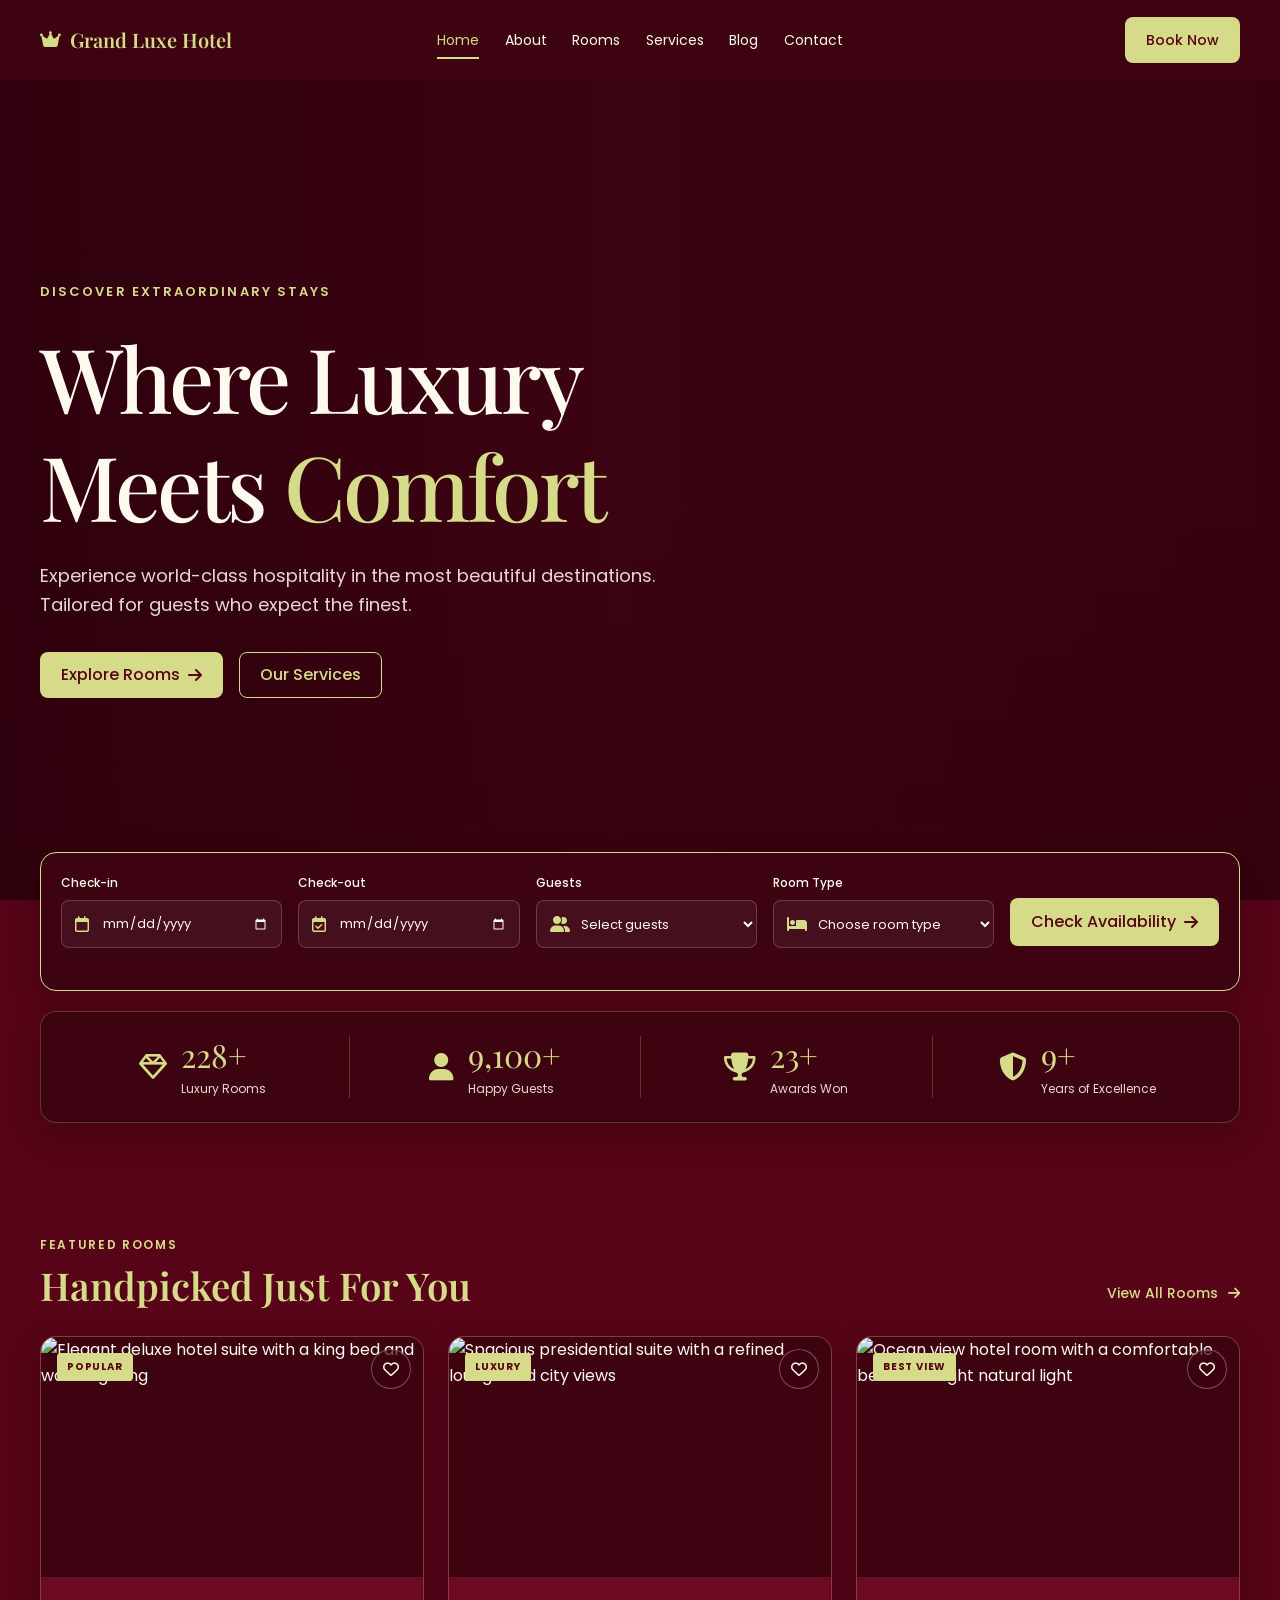
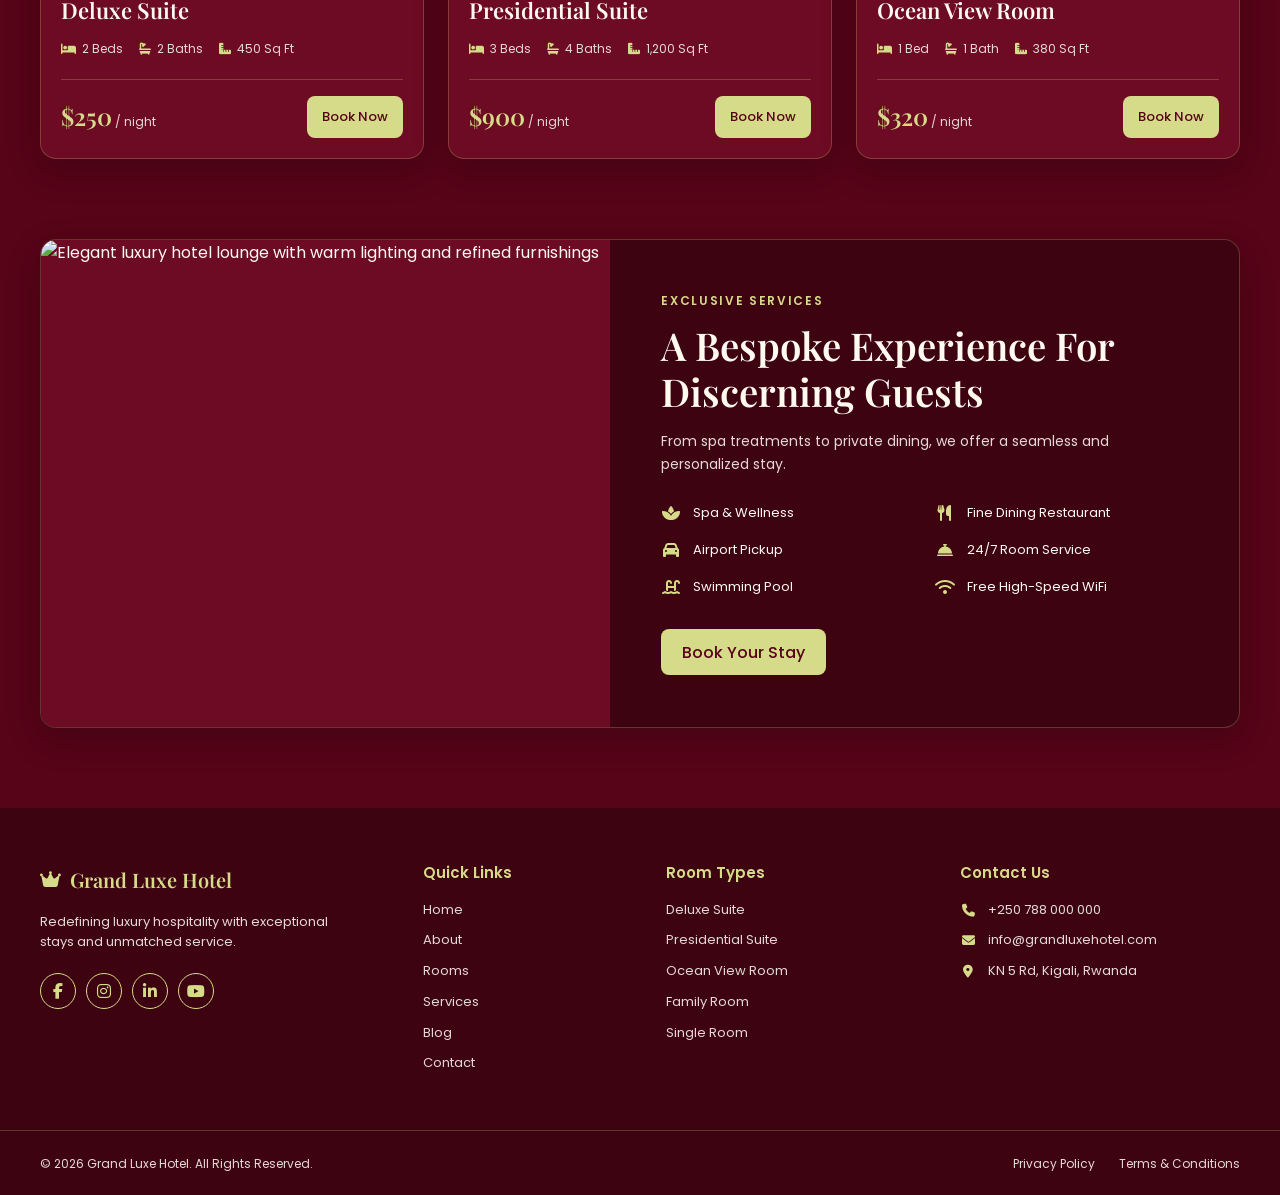
==== commit 6709d189: "Add public pages and admin messages inbox Co-authored-by: Copilot <223556219+Copilot@users.noreply.g" ====
--- a/index.html
+++ b/index.html
@@ -20,11 +20,11 @@
 
       <nav class="site-nav" id="site-navigation" aria-label="Main navigation">
         <a class="site-nav__link is-active" href="index.html" aria-current="page">Home</a>
-        <a class="site-nav__link" href="#about">About</a>
+        <a class="site-nav__link" href="about.html">About</a>
         <a class="site-nav__link" href="rooms.html">Rooms</a>
-        <a class="site-nav__link" href="#services">Services</a>
-        <a class="site-nav__link" href="#blog">Blog</a>
-        <a class="site-nav__link" href="#contact">Contact</a>
+        <a class="site-nav__link" href="index.html#services">Services</a>
+        <a class="site-nav__link" href="blog.html">Blog</a>
+        <a class="site-nav__link" href="contact.html">Contact</a>
         <a class="btn btn-accent site-nav__mobile-book" href="booking.html">Book Now</a>
       </nav>
 
@@ -357,11 +357,11 @@
         <h2 class="site-footer__heading">Quick Links</h2>
         <ul class="site-footer__links">
           <li><a href="index.html">Home</a></li>
-          <li><a href="#about">About</a></li>
+          <li><a href="about.html">About</a></li>
           <li><a href="rooms.html">Rooms</a></li>
           <li><a href="#services">Services</a></li>
-          <li><a href="#blog">Blog</a></li>
-          <li><a href="#contact">Contact</a></li>
+          <li><a href="blog.html">Blog</a></li>
+          <li><a href="contact.html">Contact</a></li>
         </ul>
       </div>
 
--- a/css/style.css
+++ b/css/style.css
@@ -1129,6 +1129,370 @@
 
 .rooms-grid__item .room-card {
   height: 100%;
+}
+
+.booking-banner {
+  min-height: 15rem;
+}
+
+.booking-page {
+  padding-block: 3rem 5rem;
+}
+
+.booking-layout {
+  display: grid;
+  grid-template-columns: minmax(0, 1.45fr) minmax(18rem, 0.8fr);
+  align-items: start;
+  gap: 1.5rem;
+}
+
+.booking-form-column {
+  min-width: 0;
+  grid-column: 1;
+  grid-row: 1;
+}
+
+.booking-form {
+  padding: clamp(1.25rem, 3vw, 2rem);
+}
+
+.booking-form__heading {
+  margin-bottom: 1.5rem;
+}
+
+.booking-form__eyebrow {
+  margin-bottom: 0.5rem;
+  color: var(--color-accent);
+  font-size: 0.75rem;
+  font-weight: 600;
+  letter-spacing: 0.12em;
+  text-transform: uppercase;
+}
+
+.booking-form__grid {
+  display: grid;
+  grid-template-columns: repeat(2, minmax(0, 1fr));
+  gap: 1rem;
+}
+
+.booking-form__field {
+  min-width: 0;
+  margin: 0;
+  padding: 0;
+  border: 0;
+}
+
+.booking-form__field--full {
+  grid-column: 1 / -1;
+}
+
+.booking-form__label {
+  display: block;
+  margin-bottom: 0.5rem;
+  color: var(--color-text);
+  font-size: 0.8125rem;
+  font-weight: 500;
+}
+
+.booking-form__label span {
+  color: var(--color-text-muted);
+  font-size: 0.75rem;
+  font-weight: 400;
+}
+
+.booking-form__control {
+  display: block;
+  width: 100%;
+  min-height: 2.875rem;
+  padding: 0.6875rem 0.75rem;
+  border: 1px solid var(--color-border);
+  border-radius: var(--radius-control);
+  background-color: rgb(255 250 240 / 5%);
+  color: var(--color-text);
+  font-size: 0.875rem;
+}
+
+.booking-form__control option {
+  background-color: var(--color-primary-dark);
+  color: var(--color-text);
+}
+
+.booking-form__control:focus-visible {
+  border-color: var(--color-accent);
+  outline: 2px solid rgb(214 219 137 / 40%);
+  outline-offset: 1px;
+}
+
+.booking-form__control[aria-invalid="true"],
+.booking-payment[aria-invalid="true"] .booking-payment__options {
+  border-color: #ff8585;
+}
+
+.booking-form__textarea {
+  min-height: 7rem;
+  resize: vertical;
+}
+
+.booking-form__field-error {
+  display: block;
+  min-height: 1.125rem;
+  margin-top: 0.25rem;
+  color: #ff8585;
+  font-size: 0.6875rem;
+  line-height: 1.4;
+}
+
+.booking-form__error {
+  margin-bottom: 1rem;
+  color: #ff8585;
+  font-size: 0.8125rem;
+}
+
+.booking-form__error:empty {
+  display: none;
+}
+
+.booking-payment__options {
+  display: grid;
+  grid-template-columns: repeat(3, minmax(0, 1fr));
+  gap: 0.625rem;
+  padding: 0.75rem;
+  border: 1px solid var(--color-border);
+  border-radius: var(--radius-control);
+}
+
+.booking-payment__option {
+  min-width: 0;
+  cursor: pointer;
+}
+
+.booking-payment__option input {
+  position: absolute;
+  width: 1px;
+  height: 1px;
+  opacity: 0;
+}
+
+.booking-payment__option span {
+  display: flex;
+  min-height: 2.75rem;
+  align-items: center;
+  justify-content: center;
+  gap: 0.5rem;
+  padding: 0.5rem;
+  border: 1px solid transparent;
+  border-radius: 0.375rem;
+  color: var(--color-text-muted);
+  font-size: 0.75rem;
+  text-align: center;
+  transition: background-color 180ms ease, border-color 180ms ease, color 180ms ease;
+}
+
+.booking-payment__option i {
+  color: var(--color-accent);
+}
+
+.booking-payment__option input:checked + span {
+  border-color: var(--color-accent);
+  background-color: rgb(214 219 137 / 10%);
+  color: var(--color-accent);
+}
+
+.booking-payment__option input:focus-visible + span {
+  outline: 2px solid var(--color-accent);
+  outline-offset: 2px;
+}
+
+.booking-form__submit {
+  width: 100%;
+  margin-top: 1.5rem;
+}
+
+.booking-summary {
+  position: sticky;
+  top: 6rem;
+  grid-column: 2;
+  grid-row: 1;
+  padding: 1.25rem;
+  background-color: var(--color-primary-dark);
+}
+
+.booking-summary__title {
+  margin-bottom: 1rem;
+  color: var(--color-text);
+  font-family: var(--font-body);
+  font-size: 1.125rem;
+  font-weight: 600;
+}
+
+.booking-summary__image {
+  width: 100%;
+  height: 11rem;
+  border-radius: var(--radius-control);
+  background-color: var(--color-primary-light);
+  object-fit: cover;
+}
+
+.booking-summary__room-name {
+  margin-top: 1rem;
+  color: var(--color-text);
+  font-size: 1.375rem;
+}
+
+.booking-summary__nightly {
+  margin-top: 0.25rem;
+  color: var(--color-text-muted);
+  font-size: 0.75rem;
+}
+
+.booking-summary__nightly span {
+  color: var(--color-accent);
+  font-size: 1rem;
+  font-weight: 600;
+}
+
+.booking-summary__details {
+  display: grid;
+  gap: 0.75rem;
+  margin: 1.25rem 0;
+  padding: 1.25rem 0;
+  border-top: 1px solid var(--color-border);
+  border-bottom: 1px solid var(--color-border);
+}
+
+.booking-summary__details div,
+.booking-summary__totals > div {
+  display: flex;
+  align-items: baseline;
+  justify-content: space-between;
+  gap: 0.75rem;
+}
+
+.booking-summary__details dt,
+.booking-summary__totals > div {
+  color: var(--color-text-muted);
+  font-size: 0.8125rem;
+}
+
+.booking-summary__details dd {
+  margin: 0;
+  color: var(--color-text);
+  font-size: 0.8125rem;
+  text-align: right;
+}
+
+.booking-summary__totals {
+  display: grid;
+  gap: 0.75rem;
+}
+
+.booking-summary__total {
+  align-items: center !important;
+  margin-top: 0.25rem;
+  padding-top: 1rem;
+  border-top: 1px solid var(--color-border);
+  color: var(--color-text) !important;
+}
+
+.booking-summary__total strong {
+  color: var(--color-accent);
+  font-family: var(--font-heading);
+  font-size: 1.75rem;
+  font-weight: 600;
+}
+
+.booking-confirmation {
+  padding: clamp(1.5rem, 4vw, 3rem);
+  border-color: var(--color-border);
+  text-align: center;
+}
+
+.booking-confirmation__icon {
+  display: grid;
+  width: 4.5rem;
+  height: 4.5rem;
+  place-items: center;
+  margin: 0 auto 1rem;
+  border-radius: 50%;
+  background-color: var(--color-accent);
+  color: var(--color-primary-dark);
+  font-size: 2rem;
+}
+
+.booking-confirmation__title {
+  color: var(--color-text);
+  font-size: clamp(2rem, 4vw, 2.75rem);
+}
+
+.booking-confirmation__id {
+  margin-top: 0.625rem;
+  color: var(--color-accent);
+  font-weight: 600;
+}
+
+.booking-confirmation__intro {
+  margin-top: 0.75rem;
+}
+
+.booking-confirmation__details {
+  display: grid;
+  grid-template-columns: repeat(2, minmax(0, 1fr));
+  gap: 0.875rem;
+  margin: 1.5rem 0;
+  padding: 1.25rem;
+  border: 1px solid var(--color-border);
+  border-radius: var(--radius-control);
+  background-color: rgb(255 250 240 / 3%);
+  text-align: left;
+}
+
+.booking-confirmation__details div {
+  display: grid;
+  gap: 0.25rem;
+}
+
+.booking-confirmation__details dt {
+  color: var(--color-text-muted);
+  font-size: 0.6875rem;
+}
+
+.booking-confirmation__details dd {
+  margin: 0;
+  color: var(--color-text);
+  font-size: 0.875rem;
+}
+
+.booking-confirmation__actions {
+  display: flex;
+  flex-wrap: wrap;
+  justify-content: center;
+  gap: 0.75rem;
+}
+
+@media print {
+  .site-header,
+  .site-footer,
+  .back-to-top,
+  .booking-summary,
+  .booking-banner {
+    display: none !important;
+  }
+
+  body,
+  .booking-page {
+    background: #fff;
+    color: #111;
+  }
+
+  .booking-layout {
+    display: block;
+  }
+
+  .booking-confirmation {
+    border: 1px solid #999;
+    box-shadow: none;
+    color: #111;
+  }
 }
 
 @media (max-width: 767px) {
@@ -1419,6 +1783,50 @@
   .room-card__description {
     min-height: 0;
   }
+
+  .booking-page {
+    padding-block: 1.5rem 3.5rem;
+  }
+
+  .booking-layout {
+    grid-template-columns: minmax(0, 1fr);
+    gap: 1.25rem;
+  }
+
+  .booking-summary {
+    position: static;
+    grid-column: 1;
+    grid-row: 1;
+  }
+
+  .booking-form-column {
+    grid-column: 1;
+    grid-row: 2;
+  }
+
+  .booking-summary__image {
+    height: 13rem;
+  }
+
+  .booking-form__grid {
+    grid-template-columns: minmax(0, 1fr);
+  }
+
+  .booking-form__field--full {
+    grid-column: auto;
+  }
+
+  .booking-payment__options {
+    grid-template-columns: minmax(0, 1fr);
+  }
+
+  .booking-payment__option span {
+    justify-content: flex-start;
+  }
+
+  .booking-confirmation__details {
+    grid-template-columns: minmax(0, 1fr);
+  }
 }
 
 @media (min-width: 768px) and (max-width: 1023px) {
@@ -1572,3 +1980,768 @@
     transform: none;
   }
 }
+
+.page-eyebrow {
+  margin-bottom: 0.625rem;
+  color: var(--color-accent);
+  font-size: 0.75rem;
+  font-weight: 600;
+  letter-spacing: 0.14em;
+  text-transform: uppercase;
+}
+
+.page-section-heading {
+  margin-bottom: 2rem;
+  text-align: center;
+}
+
+.page-section-heading > p:last-child {
+  margin-top: 0.75rem;
+}
+
+.about-story {
+  display: grid;
+  grid-template-columns: repeat(2, minmax(0, 1fr));
+  align-items: center;
+  gap: clamp(2rem, 5vw, 4.5rem);
+  padding-block: 5rem;
+}
+
+.about-story__image-wrap {
+  position: relative;
+  min-height: 29rem;
+}
+
+.about-story__image-wrap > img {
+  width: 100%;
+  height: 29rem;
+  border-radius: var(--radius-card);
+  box-shadow: var(--shadow-card);
+  object-fit: cover;
+}
+
+.about-story__image-caption {
+  position: absolute;
+  right: 1rem;
+  bottom: 1rem;
+  left: 1rem;
+  padding: 0.875rem 1rem;
+  border: 1px solid var(--color-border);
+  border-radius: var(--radius-control);
+  background-color: rgb(61 3 17 / 88%);
+  color: var(--color-text);
+  font-size: 0.8125rem;
+}
+
+.about-story__image-caption i {
+  margin-right: 0.5rem;
+  color: var(--color-accent);
+}
+
+.about-story__content > p:not(.page-eyebrow) {
+  margin-top: 1rem;
+  line-height: 1.8;
+}
+
+.about-story__content .section-title {
+  color: var(--color-text);
+}
+
+.about-story__button {
+  margin-top: 1.5rem;
+}
+
+.about-values,
+.about-team {
+  padding-block: 4.5rem;
+  background-color: var(--color-primary-dark);
+}
+
+.about-values__grid {
+  display: grid;
+  grid-template-columns: repeat(3, minmax(0, 1fr));
+  gap: 1.5rem;
+}
+
+.about-value-card {
+  padding: 2rem;
+  text-align: center;
+  transition: transform 180ms ease, border-color 180ms ease;
+}
+
+.about-value-card:hover {
+  border-color: var(--color-accent);
+  transform: translateY(-0.25rem);
+}
+
+.about-value-card__icon {
+  display: grid;
+  width: 3.75rem;
+  height: 3.75rem;
+  place-items: center;
+  margin: 0 auto 1rem;
+  border-radius: 50%;
+  background-color: rgb(214 219 137 / 12%);
+  color: var(--color-accent);
+  font-size: 1.5rem;
+}
+
+.about-value-card h3 {
+  color: var(--color-text);
+  font-size: 1.375rem;
+}
+
+.about-value-card p {
+  margin-top: 0.625rem;
+  font-size: 0.8125rem;
+}
+
+.about-stats {
+  padding-block: 3rem;
+}
+
+.about-team {
+  background-color: var(--color-primary);
+}
+
+.about-team__grid {
+  display: grid;
+  grid-template-columns: repeat(4, minmax(0, 1fr));
+  gap: 1.25rem;
+}
+
+.team-card {
+  transition: transform 180ms ease;
+}
+
+.team-card:hover {
+  transform: translateY(-0.25rem);
+}
+
+.team-card > img {
+  width: 100%;
+  height: 17rem;
+  object-fit: cover;
+}
+
+.team-card__content {
+  padding: 1rem;
+  text-align: center;
+}
+
+.team-card__content h3 {
+  color: var(--color-text);
+  font-size: 1.125rem;
+}
+
+.team-card__content p {
+  margin-top: 0.375rem;
+  color: var(--color-accent);
+  font-size: 0.75rem;
+}
+
+.blog-page,
+.contact-page {
+  padding-block: 4rem 5rem;
+}
+
+.blog-page__heading {
+  max-width: 46rem;
+  margin-inline: auto;
+  margin-bottom: 2.5rem;
+}
+
+.blog-grid {
+  display: grid;
+  grid-template-columns: repeat(3, minmax(0, 1fr));
+  gap: 1.5rem;
+}
+
+.blog-card {
+  transition: transform 180ms ease, box-shadow 180ms ease;
+}
+
+.blog-card:hover {
+  box-shadow: 0 1.25rem 2.5rem var(--color-shadow);
+  transform: translateY(-0.25rem);
+}
+
+.blog-card__image-link {
+  display: block;
+  overflow: hidden;
+  height: 13rem;
+  background-color: var(--color-primary-dark);
+}
+
+.blog-card__image-link img {
+  width: 100%;
+  height: 100%;
+  object-fit: cover;
+  transition: transform 350ms ease;
+}
+
+.blog-card:hover .blog-card__image-link img {
+  transform: scale(1.05);
+}
+
+.blog-card__content {
+  padding: 1.25rem;
+}
+
+.blog-card__meta {
+  display: flex;
+  flex-wrap: wrap;
+  align-items: center;
+  justify-content: space-between;
+  gap: 0.5rem;
+  color: var(--color-text-muted);
+  font-size: 0.6875rem;
+}
+
+.blog-card__meta span {
+  color: var(--color-accent);
+  font-weight: 600;
+  text-transform: uppercase;
+}
+
+.blog-card__content h2 {
+  margin-top: 0.75rem;
+  color: var(--color-text);
+  font-size: 1.25rem;
+}
+
+.blog-card__content h2 a:hover {
+  color: var(--color-accent);
+}
+
+.blog-card__content > p {
+  margin-top: 0.625rem;
+  font-size: 0.8125rem;
+}
+
+.blog-card__read-more {
+  display: inline-flex;
+  align-items: center;
+  gap: 0.5rem;
+  margin-top: 1rem;
+  color: var(--color-accent);
+  font-size: 0.8125rem;
+  font-weight: 500;
+}
+
+.blog-card__read-more:hover {
+  color: var(--color-accent-light);
+}
+
+.contact-page__heading {
+  max-width: 44rem;
+  margin-inline: auto;
+  margin-bottom: 2.5rem;
+}
+
+.contact-layout {
+  display: grid;
+  grid-template-columns: minmax(0, 1.2fr) minmax(18rem, 0.8fr);
+  align-items: start;
+  gap: 1.5rem;
+}
+
+.contact-form-card,
+.contact-details {
+  padding: clamp(1.25rem, 3vw, 2rem);
+}
+
+.contact-form-card > h3,
+.contact-details > h3 {
+  margin-bottom: 1.25rem;
+  color: var(--color-text);
+  font-size: 1.5rem;
+}
+
+.contact-form__field {
+  margin-bottom: 1rem;
+}
+
+.contact-form__field label {
+  display: block;
+  margin-bottom: 0.5rem;
+  color: var(--color-text);
+  font-size: 0.8125rem;
+  font-weight: 500;
+}
+
+.contact-form__status {
+  margin-bottom: 1rem;
+  color: #ff8585;
+  font-size: 0.8125rem;
+}
+
+.contact-form__status:empty {
+  display: none;
+}
+
+.contact-form__submit {
+  width: 100%;
+}
+
+.contact-details {
+  background-color: var(--color-primary-dark);
+}
+
+.contact-details__list {
+  display: grid;
+  gap: 1.5rem;
+  margin: 0;
+  padding: 0;
+  list-style: none;
+}
+
+.contact-details__list li {
+  display: flex;
+  align-items: flex-start;
+  gap: 0.875rem;
+}
+
+.contact-details__icon {
+  display: grid;
+  flex: 0 0 2.75rem;
+  width: 2.75rem;
+  height: 2.75rem;
+  place-items: center;
+  border-radius: 50%;
+  background-color: rgb(214 219 137 / 12%);
+  color: var(--color-accent);
+}
+
+.contact-details__list h4 {
+  color: var(--color-text);
+  font-family: var(--font-body);
+  font-size: 0.875rem;
+  font-weight: 600;
+}
+
+.contact-details__list p,
+.contact-details__list a {
+  display: inline-block;
+  margin-top: 0.25rem;
+  color: var(--color-text-muted);
+  font-size: 0.8125rem;
+}
+
+.contact-details__list a:hover {
+  color: var(--color-accent);
+}
+
+.contact-map {
+  overflow: hidden;
+  height: 24rem;
+  margin-top: 1.5rem;
+}
+
+.contact-map iframe {
+  width: 100%;
+  height: 100%;
+  border: 0;
+}
+
+.contact-thank-you {
+  display: grid;
+  min-height: 22rem;
+  align-content: center;
+  justify-items: center;
+  gap: 0.875rem;
+  padding: 2rem;
+  text-align: center;
+}
+
+.contact-thank-you > span {
+  display: grid;
+  width: 4rem;
+  height: 4rem;
+  place-items: center;
+  border-radius: 50%;
+  background-color: var(--color-accent);
+  color: var(--color-primary-dark);
+  font-size: 1.75rem;
+}
+
+.contact-thank-you h3 {
+  margin: 0;
+  color: var(--color-text);
+}
+
+.admin-page {
+  min-height: 100vh;
+  background-color: var(--color-primary);
+}
+
+.admin-layout {
+  display: grid;
+  min-height: 100vh;
+  grid-template-columns: 16rem minmax(0, 1fr);
+}
+
+.admin-sidebar {
+  position: sticky;
+  top: 0;
+  display: flex;
+  height: 100vh;
+  flex-direction: column;
+  padding: 1.5rem 1rem;
+  border-right: 1px solid var(--color-border);
+  background-color: var(--color-primary-dark);
+}
+
+.admin-sidebar__brand {
+  margin: 0.25rem 0 2.5rem 0.75rem;
+}
+
+.admin-sidebar__label {
+  margin: 0 0.75rem 0.75rem;
+  color: var(--color-text-muted);
+  font-size: 0.6875rem;
+  font-weight: 600;
+  letter-spacing: 0.12em;
+  text-transform: uppercase;
+}
+
+.admin-menu {
+  display: grid;
+  gap: 0.375rem;
+}
+
+.admin-menu__link {
+  display: flex;
+  min-height: 2.875rem;
+  align-items: center;
+  gap: 0.75rem;
+  padding: 0.625rem 0.75rem;
+  border-radius: var(--radius-control);
+  color: var(--color-text-muted);
+  font-size: 0.875rem;
+}
+
+.admin-menu__link:hover,
+.admin-menu__link.is-active {
+  background-color: rgb(214 219 137 / 12%);
+  color: var(--color-accent);
+}
+
+.admin-menu__count {
+  display: grid;
+  min-width: 1.5rem;
+  height: 1.5rem;
+  place-items: center;
+  margin-left: auto;
+  padding-inline: 0.375rem;
+  border-radius: 1rem;
+  background-color: var(--color-primary-light);
+  color: var(--color-accent);
+  font-size: 0.6875rem;
+}
+
+.admin-sidebar__website {
+  display: inline-flex;
+  align-items: center;
+  gap: 0.625rem;
+  margin: auto 0.75rem 0.75rem;
+  color: var(--color-text-muted);
+  font-size: 0.8125rem;
+}
+
+.admin-sidebar__website:hover {
+  color: var(--color-accent);
+}
+
+.admin-main {
+  min-width: 0;
+  padding: 2rem clamp(1.25rem, 4vw, 3.5rem);
+}
+
+.admin-header {
+  display: flex;
+  align-items: center;
+  justify-content: space-between;
+  gap: 1rem;
+  margin-bottom: 2.5rem;
+  padding-bottom: 1.5rem;
+  border-bottom: 1px solid var(--color-border);
+}
+
+.admin-header__title {
+  color: var(--color-text);
+  font-size: 2.25rem;
+}
+
+.admin-header__brand {
+  display: inline-flex;
+  align-items: center;
+  gap: 0.5rem;
+  color: var(--color-accent);
+  font-family: var(--font-heading);
+}
+
+.admin-messages__heading {
+  display: flex;
+  align-items: center;
+  justify-content: space-between;
+  gap: 1rem;
+  margin-bottom: 1.25rem;
+}
+
+.admin-messages__heading h2 {
+  color: var(--color-text);
+  font-size: 1.5rem;
+}
+
+.admin-messages__heading p {
+  margin-top: 0.375rem;
+  font-size: 0.8125rem;
+}
+
+.admin-messages__total {
+  color: var(--color-accent);
+  font-size: 0.8125rem;
+}
+
+.admin-messages__error {
+  margin-bottom: 1rem;
+  color: #ff8585;
+}
+
+.admin-message-list {
+  display: grid;
+  gap: 1rem;
+}
+
+.admin-message {
+  padding: 1.25rem;
+}
+
+.admin-message__heading {
+  display: flex;
+  align-items: flex-start;
+  justify-content: space-between;
+  gap: 1rem;
+}
+
+.admin-message__subject {
+  color: var(--color-text);
+  font-family: var(--font-body);
+  font-size: 1rem;
+  font-weight: 600;
+}
+
+.admin-message__sender,
+.admin-message__date {
+  margin-top: 0.25rem;
+  color: var(--color-text-muted);
+  font-size: 0.75rem;
+}
+
+.admin-message__date {
+  flex: 0 0 auto;
+  margin-top: 0;
+}
+
+.admin-message__email {
+  margin-top: 0.875rem;
+}
+
+.admin-message__email dt {
+  color: var(--color-accent);
+  font-size: 0.6875rem;
+}
+
+.admin-message__email dd {
+  margin: 0.125rem 0 0;
+  color: var(--color-text-muted);
+  font-size: 0.8125rem;
+}
+
+.admin-message__body {
+  margin-top: 0.875rem;
+  color: var(--color-text);
+  font-size: 0.875rem;
+  white-space: pre-wrap;
+  overflow-wrap: anywhere;
+}
+
+.admin-message__actions {
+  display: flex;
+  justify-content: flex-end;
+  margin-top: 1rem;
+  padding-top: 0.875rem;
+  border-top: 1px solid var(--color-border);
+}
+
+.admin-message__delete {
+  min-height: 2.375rem;
+  padding: 0.5rem 0.75rem;
+  border-color: rgb(255 133 133 / 50%);
+  color: #ff9999;
+  font-size: 0.75rem;
+}
+
+.admin-message__delete:hover {
+  border-color: #ff8585;
+  background-color: rgb(255 133 133 / 12%);
+}
+
+.admin-messages__empty {
+  display: grid;
+  min-height: 16rem;
+  align-content: center;
+  justify-items: center;
+  gap: 0.625rem;
+  text-align: center;
+}
+
+.admin-messages__empty[hidden] {
+  display: none;
+}
+
+.admin-messages__empty > i {
+  color: var(--color-accent);
+  font-size: 1.75rem;
+}
+
+.admin-messages__empty h3 {
+  color: var(--color-text);
+  font-size: 1.25rem;
+}
+
+.admin-toast {
+  position: fixed;
+  z-index: 30;
+  right: 1.5rem;
+  bottom: 1.5rem;
+  max-width: min(24rem, calc(100vw - 3rem));
+  padding: 0.875rem 1.125rem;
+  border: 1px solid var(--color-accent);
+  border-radius: var(--radius-control);
+  background-color: var(--color-primary-dark);
+  box-shadow: var(--shadow-card);
+  color: var(--color-accent);
+  opacity: 0;
+  pointer-events: none;
+  transform: translateY(0.5rem);
+  transition: opacity 180ms ease, transform 180ms ease;
+}
+
+.admin-toast.is-visible {
+  opacity: 1;
+  transform: translateY(0);
+}
+
+.admin-toast.is-error {
+  border-color: #ff8585;
+  color: #ff9999;
+}
+
+@media (min-width: 768px) and (max-width: 1023px) {
+  .about-team__grid {
+    grid-template-columns: repeat(2, minmax(0, 1fr));
+  }
+
+  .blog-grid {
+    grid-template-columns: repeat(2, minmax(0, 1fr));
+  }
+}
+
+@media (max-width: 767px) {
+  .about-story {
+    grid-template-columns: minmax(0, 1fr);
+    gap: 1.75rem;
+    padding-block: 3rem;
+  }
+
+  .about-story__image-wrap,
+  .about-story__image-wrap > img {
+    min-height: 0;
+    height: 17rem;
+  }
+
+  .about-values,
+  .about-team {
+    padding-block: 3rem;
+  }
+
+  .about-values__grid,
+  .about-team__grid,
+  .blog-grid,
+  .contact-layout {
+    grid-template-columns: minmax(0, 1fr);
+  }
+
+  .about-stats {
+    padding-block: 2rem;
+  }
+
+  .team-card > img {
+    height: 19rem;
+  }
+
+  .blog-page,
+  .contact-page {
+    padding-block: 3rem 3.5rem;
+  }
+
+  .blog-grid {
+    gap: 1.25rem;
+  }
+
+  .contact-map {
+    height: 18rem;
+  }
+
+  .admin-layout {
+    grid-template-columns: minmax(0, 1fr);
+  }
+
+  .admin-sidebar {
+    position: static;
+    height: auto;
+    padding: 1rem;
+    border-right: 0;
+    border-bottom: 1px solid var(--color-border);
+  }
+
+  .admin-sidebar__brand {
+    margin: 0 0 1rem;
+  }
+
+  .admin-sidebar__label,
+  .admin-sidebar__website {
+    display: none;
+  }
+
+  .admin-menu__link {
+    max-width: 16rem;
+  }
+
+  .admin-main {
+    padding: 1.5rem 1rem 3rem;
+  }
+
+  .admin-header {
+    align-items: flex-start;
+    flex-direction: column;
+    margin-bottom: 1.75rem;
+  }
+
+  .admin-messages__heading,
+  .admin-message__heading {
+    align-items: flex-start;
+    flex-direction: column;
+  }
+
+  .admin-message__date {
+    margin-top: 0;
+  }
+
+  .admin-toast {
+    right: 1rem;
+    bottom: 1rem;
+  }
+}
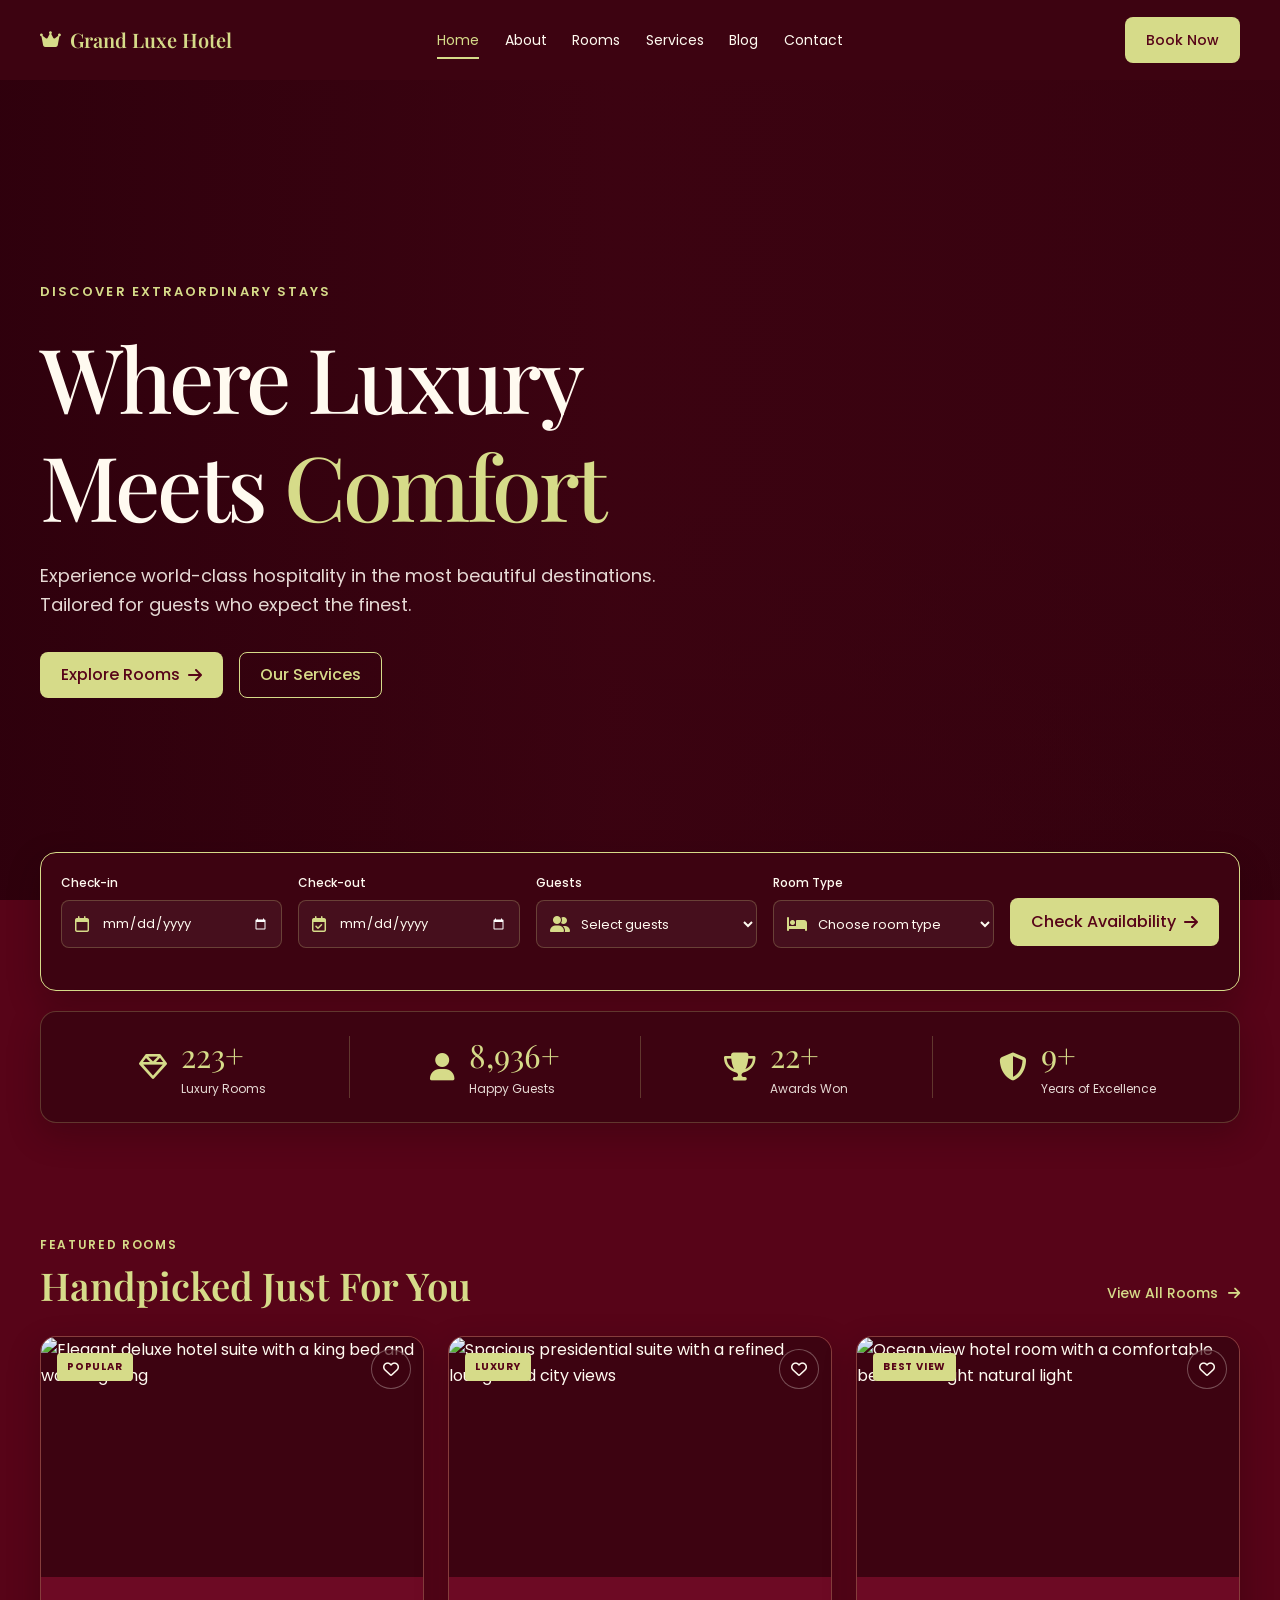
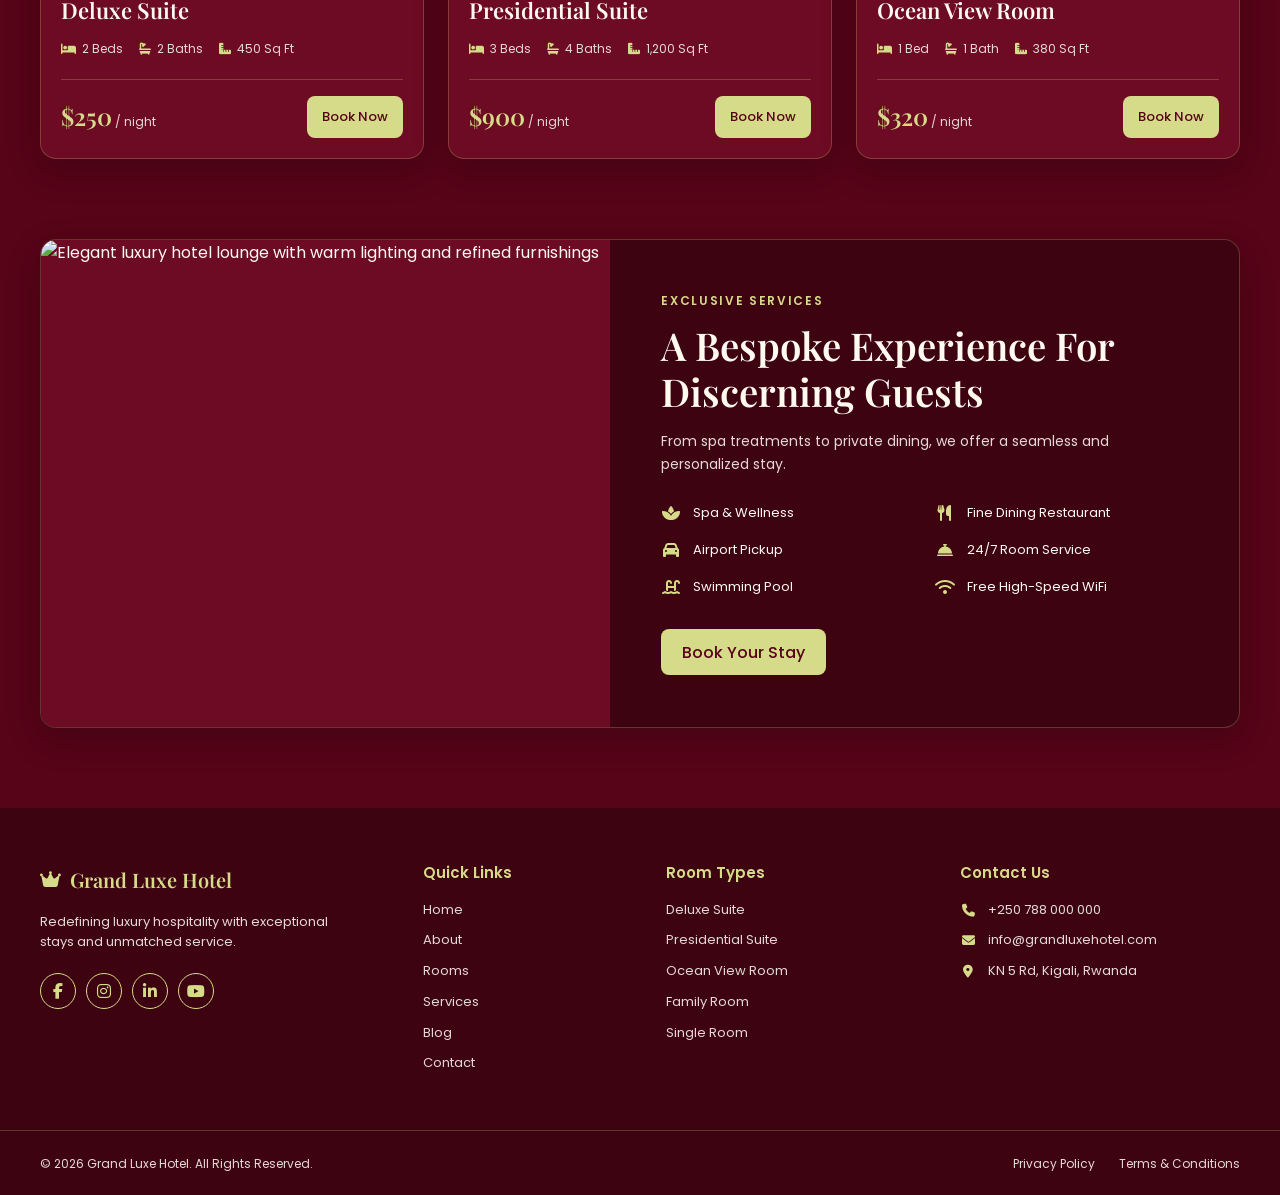
==== commit 902101a3: "Polish site metadata and navigation Co-authored-by: Copilot <223556219+Copilot@users.noreply.github." ====
--- a/index.html
+++ b/index.html
@@ -3,7 +3,9 @@
 <head>
   <meta charset="UTF-8">
   <meta name="viewport" content="width=device-width, initial-scale=1.0">
-  <title>Hotel Management | Home</title>
+  <title>Grand Luxe Hotel | Luxury Stays in Kigali</title>
+  <meta name="description" content="Discover refined rooms, thoughtful service, and unforgettable stays at Grand Luxe Hotel in Kigali, Rwanda.">
+  <link rel="icon" type="image/svg+xml" href="public/favicon.svg">
   <link rel="preconnect" href="https://fonts.googleapis.com">
   <link rel="preconnect" href="https://fonts.gstatic.com" crossorigin>
   <link rel="stylesheet" href="https://cdnjs.cloudflare.com/ajax/libs/font-awesome/6.7.2/css/all.min.css">
@@ -399,8 +401,8 @@
       <div class="site-footer__bottom-inner container">
         <p>&copy; 2026 Grand Luxe Hotel. All Rights Reserved.</p>
         <nav class="site-footer__legal" aria-label="Legal">
-          <a href="#privacy-policy">Privacy Policy</a>
-          <a href="#terms-and-conditions">Terms &amp; Conditions</a>
+          <a href="policies.html#privacy-policy">Privacy Policy</a>
+          <a href="policies.html#terms-and-conditions">Terms &amp; Conditions</a>
         </nav>
       </div>
     </div>
--- a/css/style.css
+++ b/css/style.css
@@ -89,6 +89,24 @@
 .container {
   width: min(100% - (var(--container-gutter) * 2), var(--container-width));
   margin-inline: auto;
+}
+
+.policies-page {
+  display: grid;
+  gap: 1.5rem;
+  padding-block: 4rem;
+}
+
+.policies-page .card {
+  padding: clamp(1.5rem, 4vw, 2.5rem);
+}
+
+.policies-page h2 {
+  margin-bottom: 1rem;
+}
+
+.policies-page p + p {
+  margin-top: 1rem;
 }
 
 .btn {
@@ -1081,9 +1099,9 @@
 }
 
 .room-card__book:disabled {
-  border-color: #8d7a7b;
-  background-color: #8d7a7b;
-  color: #f4eeee;
+  border-color: #766364;
+  background-color: #766364;
+  color: var(--color-text);
   cursor: not-allowed;
   transform: none;
 }
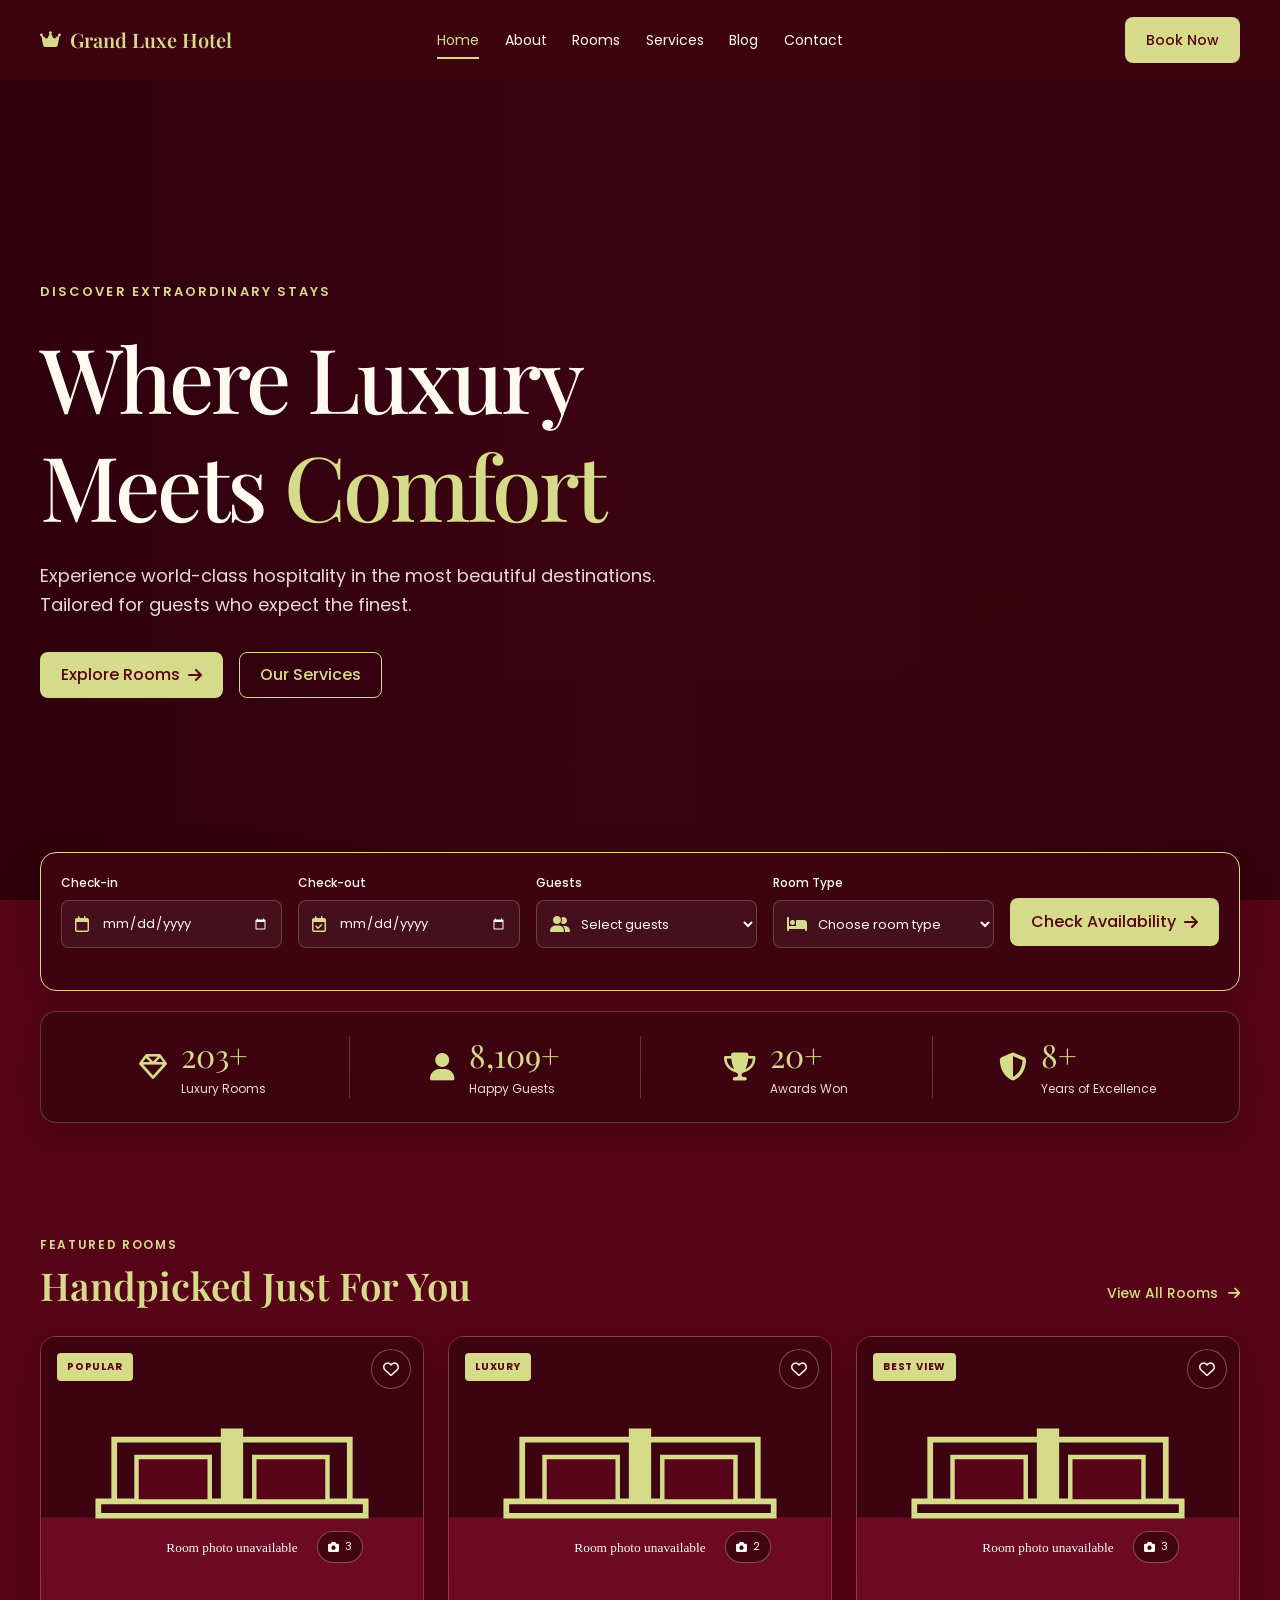
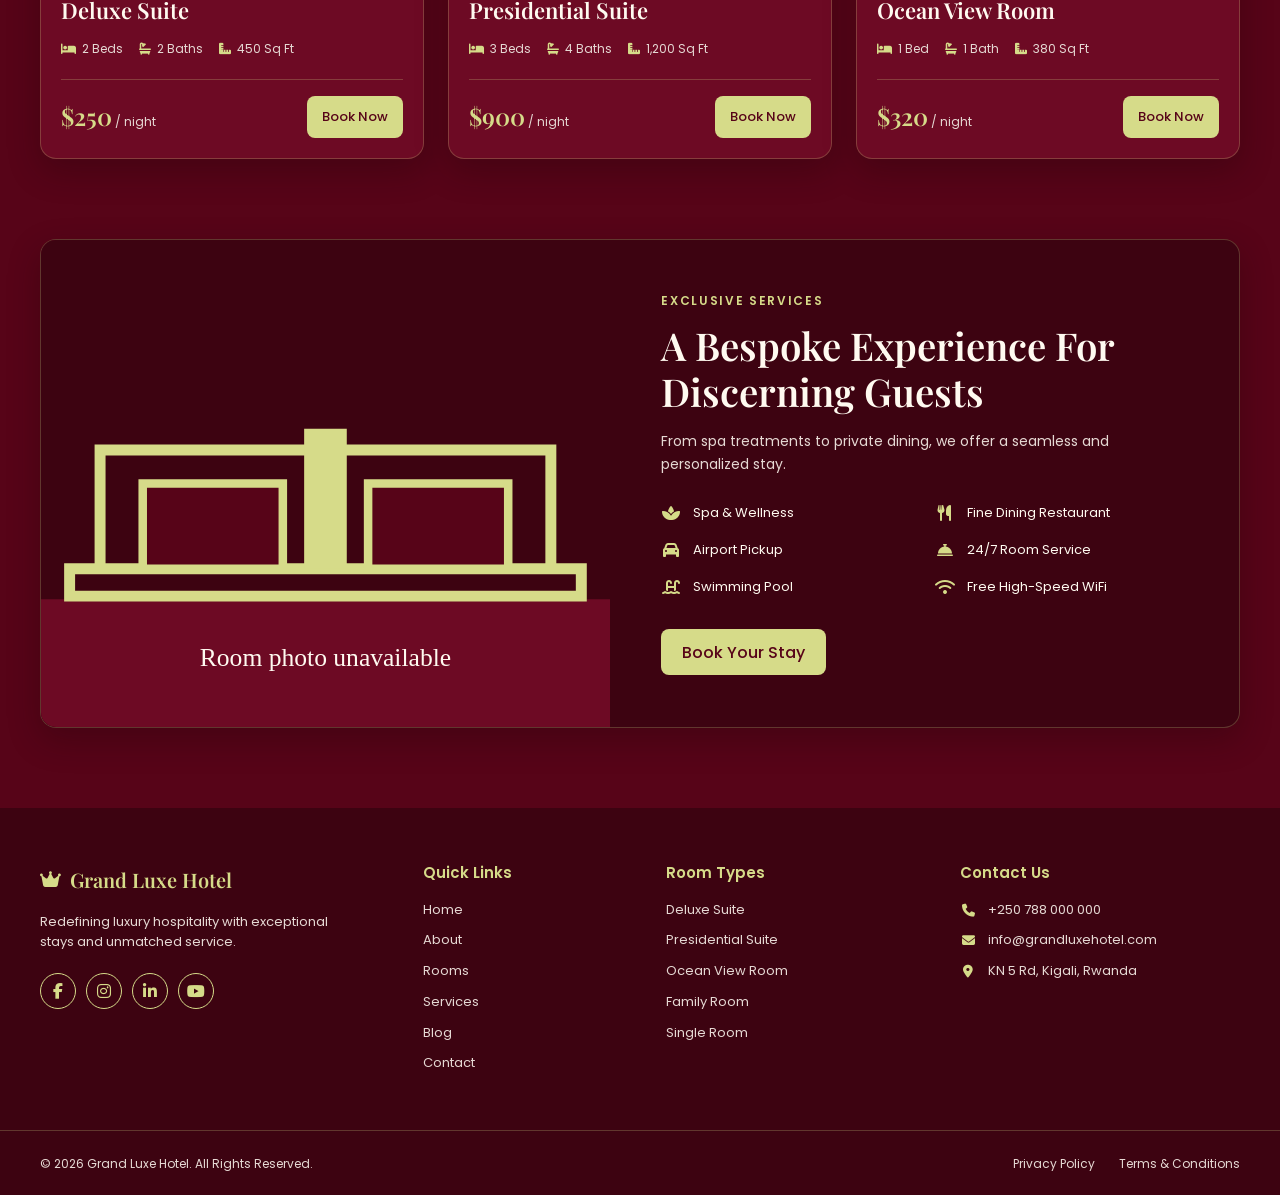
==== commit a1f94c88: "Add room photo galleries and admin editor Co-authored-by: Copilot <223556219+Copilot@users.noreply.g" ====
--- a/index.html
+++ b/index.html
@@ -10,6 +10,7 @@
   <link rel="preconnect" href="https://fonts.gstatic.com" crossorigin>
   <link rel="stylesheet" href="https://cdnjs.cloudflare.com/ajax/libs/font-awesome/6.7.2/css/all.min.css">
   <link rel="stylesheet" href="css/style.css">
+  <script src="js/rooms.js" defer></script>
   <script src="js/main.js" defer></script>
 </head>
 <body>
@@ -180,10 +181,14 @@
             <div class="room-card__image-wrap">
               <img
                 class="room-card__image"
-                src="https://images.unsplash.com/photo-1611892440504-42a792e24d32?auto=format&fit=crop&w=1000&q=85"
+                src="images/rooms/deluxe-1.jpg"
+                data-fallback-src="https://images.unsplash.com/photo-1611892440504-42a792e24d32?auto=format&amp;fit=crop&amp;w=1000&amp;q=85"
                 alt="Elegant deluxe hotel suite with a king bed and warm lighting"
                 loading="lazy">
               <span class="room-card__tag">Popular</span>
+              <button class="room-card__photo-count" type="button" data-open-gallery data-gallery-title="Deluxe Suite" data-gallery-fallback="https://images.unsplash.com/photo-1611892440504-42a792e24d32?auto=format&amp;fit=crop&amp;w=1000&amp;q=85" data-gallery-images="[&quot;images/rooms/deluxe-1.jpg&quot;,&quot;images/rooms/deluxe-2.jpg&quot;,&quot;images/rooms/deluxe-3.jpg&quot;]" aria-label="View 3 photos of Deluxe Suite">
+                <i class="fa-solid fa-camera" aria-hidden="true"></i> 3
+              </button>
               <button
                 class="room-card__favorite"
                 type="button"
@@ -216,10 +221,14 @@
             <div class="room-card__image-wrap">
               <img
                 class="room-card__image"
-                src="https://images.unsplash.com/photo-1616486338812-3dadae4b4ace?auto=format&fit=crop&w=1000&q=85"
+                src="images/rooms/presidential-1.jpg"
+                data-fallback-src="https://images.unsplash.com/photo-1616486338812-3dadae4b4ace?auto=format&amp;fit=crop&amp;w=1000&amp;q=85"
                 alt="Spacious presidential suite with a refined lounge and city views"
                 loading="lazy">
               <span class="room-card__tag">Luxury</span>
+              <button class="room-card__photo-count" type="button" data-open-gallery data-gallery-title="Presidential Suite" data-gallery-fallback="https://images.unsplash.com/photo-1616486338812-3dadae4b4ace?auto=format&amp;fit=crop&amp;w=1000&amp;q=85" data-gallery-images="[&quot;images/rooms/presidential-1.jpg&quot;,&quot;images/rooms/presidential-2.jpg&quot;]" aria-label="View 2 photos of Presidential Suite">
+                <i class="fa-solid fa-camera" aria-hidden="true"></i> 2
+              </button>
               <button
                 class="room-card__favorite"
                 type="button"
@@ -252,10 +261,14 @@
             <div class="room-card__image-wrap">
               <img
                 class="room-card__image"
-                src="https://images.unsplash.com/photo-1590490360182-c33d57733427?auto=format&fit=crop&w=1000&q=85"
+                src="images/rooms/oceanview-1.jpg"
+                data-fallback-src="https://images.unsplash.com/photo-1590490360182-c33d57733427?auto=format&amp;fit=crop&amp;w=1000&amp;q=85"
                 alt="Ocean view hotel room with a comfortable bed and bright natural light"
                 loading="lazy">
               <span class="room-card__tag">Best View</span>
+              <button class="room-card__photo-count" type="button" data-open-gallery data-gallery-title="Ocean View Room" data-gallery-fallback="https://images.unsplash.com/photo-1590490360182-c33d57733427?auto=format&amp;fit=crop&amp;w=1000&amp;q=85" data-gallery-images="[&quot;images/rooms/oceanview-1.jpg&quot;,&quot;images/rooms/oceanview-2.jpg&quot;,&quot;images/rooms/oceanview-3.jpg&quot;]" aria-label="View 3 photos of Ocean View Room">
+                <i class="fa-solid fa-camera" aria-hidden="true"></i> 3
+              </button>
               <button
                 class="room-card__favorite"
                 type="button"
--- a/css/style.css
+++ b/css/style.css
@@ -581,6 +581,34 @@
   text-transform: uppercase;
 }
 
+.room-card__photo-count {
+  position: absolute;
+  right: 3.75rem;
+  bottom: 0.875rem;
+  display: inline-flex;
+  min-height: 2rem;
+  align-items: center;
+  gap: 0.375rem;
+  padding: 0.375rem 0.625rem;
+  border: 1px solid rgb(255 250 240 / 30%);
+  border-radius: 999px;
+  background-color: rgb(61 3 17 / 88%);
+  color: var(--color-text);
+  cursor: pointer;
+  font-size: 0.6875rem;
+}
+
+.room-card__photo-count:hover,
+.room-card__photo-count:focus-visible {
+  border-color: var(--color-accent);
+  color: var(--color-accent);
+}
+
+.room-card__photo-count:focus-visible {
+  outline: 2px solid var(--color-accent);
+  outline-offset: 2px;
+}
+
 .room-card__favorite {
   position: absolute;
   top: 0.75rem;
@@ -1348,6 +1376,37 @@
   height: 11rem;
   border-radius: var(--radius-control);
   background-color: var(--color-primary-light);
+  object-fit: cover;
+}
+
+.booking-summary__thumbnails {
+  display: flex;
+  gap: 0.5rem;
+  margin-top: 0.625rem;
+  overflow-x: auto;
+}
+
+.booking-summary__thumbnail {
+  flex: 0 0 3.75rem;
+  width: 3.75rem;
+  height: 3.25rem;
+  overflow: hidden;
+  padding: 0;
+  border: 2px solid transparent;
+  border-radius: 0.375rem;
+  background: transparent;
+  cursor: pointer;
+}
+
+.booking-summary__thumbnail.is-active,
+.booking-summary__thumbnail:focus-visible {
+  border-color: var(--color-accent);
+  outline: none;
+}
+
+.booking-summary__thumbnail img {
+  width: 100%;
+  height: 100%;
   object-fit: cover;
 }
 
@@ -2763,3 +2822,330 @@
     bottom: 1rem;
   }
 }
+
+.room-gallery {
+  width: min(94vw, 68rem);
+  max-width: none;
+  max-height: 92vh;
+  padding: 0;
+  overflow: visible;
+  border: 1px solid var(--color-border);
+  border-radius: var(--radius-card);
+  background: var(--color-primary-dark);
+  color: var(--color-text);
+}
+
+.room-gallery::backdrop {
+  background: rgb(18 0 5 / 88%);
+  backdrop-filter: blur(5px);
+}
+
+.room-gallery__panel {
+  position: relative;
+  display: grid;
+  gap: 0.875rem;
+  padding: clamp(1rem, 3vw, 1.75rem);
+}
+
+.room-gallery__title {
+  padding-right: 3rem;
+  color: var(--color-text);
+  font-size: clamp(1.25rem, 3vw, 1.75rem);
+}
+
+.room-gallery__close {
+  position: absolute;
+  top: 1rem;
+  right: 1rem;
+  z-index: 1;
+  display: grid;
+  width: 2.75rem;
+  height: 2.75rem;
+  place-items: center;
+  border: 1px solid var(--color-border);
+  border-radius: 50%;
+  background: var(--color-primary);
+  color: var(--color-text);
+  cursor: pointer;
+}
+
+.room-gallery__close:hover,
+.room-gallery__close:focus-visible {
+  border-color: var(--color-accent);
+  color: var(--color-accent);
+}
+
+.room-gallery__stage {
+  position: relative;
+  display: grid;
+  min-height: 12rem;
+  height: min(62vh, 42rem);
+  place-items: center;
+  overflow: hidden;
+  border-radius: var(--radius-control);
+  background: #21020a;
+}
+
+.room-gallery__image {
+  width: 100%;
+  height: 100%;
+  object-fit: contain;
+  opacity: 1;
+  transition: opacity 180ms ease;
+}
+
+.room-gallery__image.is-changing {
+  opacity: 0.2;
+}
+
+.room-gallery__arrow {
+  position: absolute;
+  z-index: 1;
+  top: 50%;
+  display: grid;
+  width: 2.75rem;
+  height: 2.75rem;
+  place-items: center;
+  border: 1px solid var(--color-border);
+  border-radius: 50%;
+  background: rgb(61 3 17 / 88%);
+  color: var(--color-text);
+  cursor: pointer;
+  transform: translateY(-50%);
+}
+
+.room-gallery__arrow:hover,
+.room-gallery__arrow:focus-visible {
+  border-color: var(--color-accent);
+  color: var(--color-accent);
+}
+
+.room-gallery__arrow--previous {
+  left: 0.875rem;
+}
+
+.room-gallery__arrow--next {
+  right: 0.875rem;
+}
+
+.room-gallery__counter {
+  color: var(--color-text-muted);
+  font-size: 0.8125rem;
+  text-align: center;
+}
+
+.room-gallery__thumbnails {
+  display: flex;
+  justify-content: center;
+  gap: 0.625rem;
+  max-width: 100%;
+  padding: 0.125rem 0 0.375rem;
+  overflow-x: auto;
+}
+
+.room-gallery__thumbnail {
+  flex: 0 0 5rem;
+  width: 5rem;
+  height: 3.75rem;
+  overflow: hidden;
+  padding: 0;
+  border: 2px solid transparent;
+  border-radius: 0.375rem;
+  background: transparent;
+  cursor: pointer;
+}
+
+.room-gallery__thumbnail img {
+  width: 100%;
+  height: 100%;
+  object-fit: cover;
+}
+
+.room-gallery__thumbnail.is-active,
+.room-gallery__thumbnail:focus-visible {
+  border-color: var(--color-accent);
+  outline: none;
+}
+
+.booking-summary__thumbnail.is-active {
+  border-color: var(--color-accent);
+}
+
+.admin-rooms {
+  margin-bottom: 3rem;
+}
+
+.admin-rooms__table-wrap {
+  overflow-x: auto;
+}
+
+.admin-rooms__table {
+  width: 100%;
+  border-collapse: collapse;
+  text-align: left;
+}
+
+.admin-rooms__table th,
+.admin-rooms__table td {
+  padding: 0.75rem;
+  border-bottom: 1px solid var(--color-border);
+  color: var(--color-text-muted);
+  font-size: 0.8125rem;
+  vertical-align: middle;
+}
+
+.admin-rooms__table th {
+  color: var(--color-accent);
+  font-weight: 600;
+}
+
+.admin-rooms__cover {
+  width: 4.5rem;
+  height: 3.25rem;
+  border-radius: 0.375rem;
+  background: var(--color-primary-dark);
+  object-fit: cover;
+}
+
+.admin-rooms__edit {
+  min-height: 2.25rem;
+  padding: 0.5rem 0.75rem;
+  font-size: 0.75rem;
+}
+
+.admin-rooms__error {
+  margin-bottom: 1rem;
+  color: #ff8585;
+}
+
+.admin-room-dialog {
+  width: min(94vw, 48rem);
+  max-width: none;
+  max-height: 92vh;
+  padding: 0;
+  overflow: auto;
+  border: 1px solid var(--color-border);
+  border-radius: var(--radius-card);
+  background: var(--color-primary-dark);
+  color: var(--color-text);
+}
+
+.admin-room-dialog::backdrop {
+  background: rgb(18 0 5 / 82%);
+}
+
+.admin-room-form {
+  display: grid;
+  gap: 1.25rem;
+  padding: clamp(1rem, 4vw, 2rem);
+}
+
+.admin-room-form__heading,
+.admin-room-form__actions {
+  display: flex;
+  align-items: center;
+  justify-content: space-between;
+  gap: 1rem;
+}
+
+.admin-room-form__heading h2 {
+  color: var(--color-text);
+}
+
+.admin-room-dialog__close {
+  display: grid;
+  width: 2.5rem;
+  height: 2.5rem;
+  place-items: center;
+  border: 1px solid var(--color-border);
+  border-radius: 50%;
+  background: transparent;
+  color: var(--color-text);
+  cursor: pointer;
+}
+
+.admin-room-form__grid {
+  display: grid;
+  grid-template-columns: repeat(2, minmax(0, 1fr));
+  gap: 1rem;
+}
+
+.admin-room-form__grid label,
+.admin-room-form__preview-label {
+  display: grid;
+  gap: 0.375rem;
+  color: var(--color-text);
+  font-size: 0.8125rem;
+}
+
+.admin-room-form__grid input,
+.admin-room-form__grid select,
+.admin-room-form__grid textarea {
+  width: 100%;
+  min-width: 0;
+  padding: 0.75rem;
+  border: 1px solid var(--color-border);
+  border-radius: var(--radius-control);
+  background: var(--color-primary);
+  color: var(--color-text);
+}
+
+.admin-room-form__grid textarea {
+  resize: vertical;
+}
+
+.admin-room-form__wide {
+  grid-column: 1 / -1;
+}
+
+.admin-room-form__previews {
+  display: flex;
+  flex-wrap: wrap;
+  gap: 0.625rem;
+  min-height: 3.5rem;
+}
+
+.admin-room-form__previews img {
+  width: 5rem;
+  height: 3.5rem;
+  border: 1px solid var(--color-border);
+  border-radius: 0.375rem;
+  background: var(--color-primary);
+  object-fit: cover;
+}
+
+.admin-room-form__actions {
+  justify-content: flex-end;
+}
+
+@media (max-width: 767px) {
+  .room-gallery {
+    width: calc(100vw - 1rem);
+  }
+
+  .room-gallery__stage {
+    height: min(54vh, 32rem);
+  }
+
+  .room-gallery__thumbnails {
+    justify-content: flex-start;
+  }
+
+  .admin-rooms__table {
+    min-width: 42rem;
+  }
+
+  .admin-room-form__grid {
+    grid-template-columns: minmax(0, 1fr);
+  }
+
+  .admin-room-form__wide {
+    grid-column: auto;
+  }
+}
+
+@media (prefers-reduced-motion: reduce) {
+  .room-gallery__image {
+    transition: none;
+  }
+}
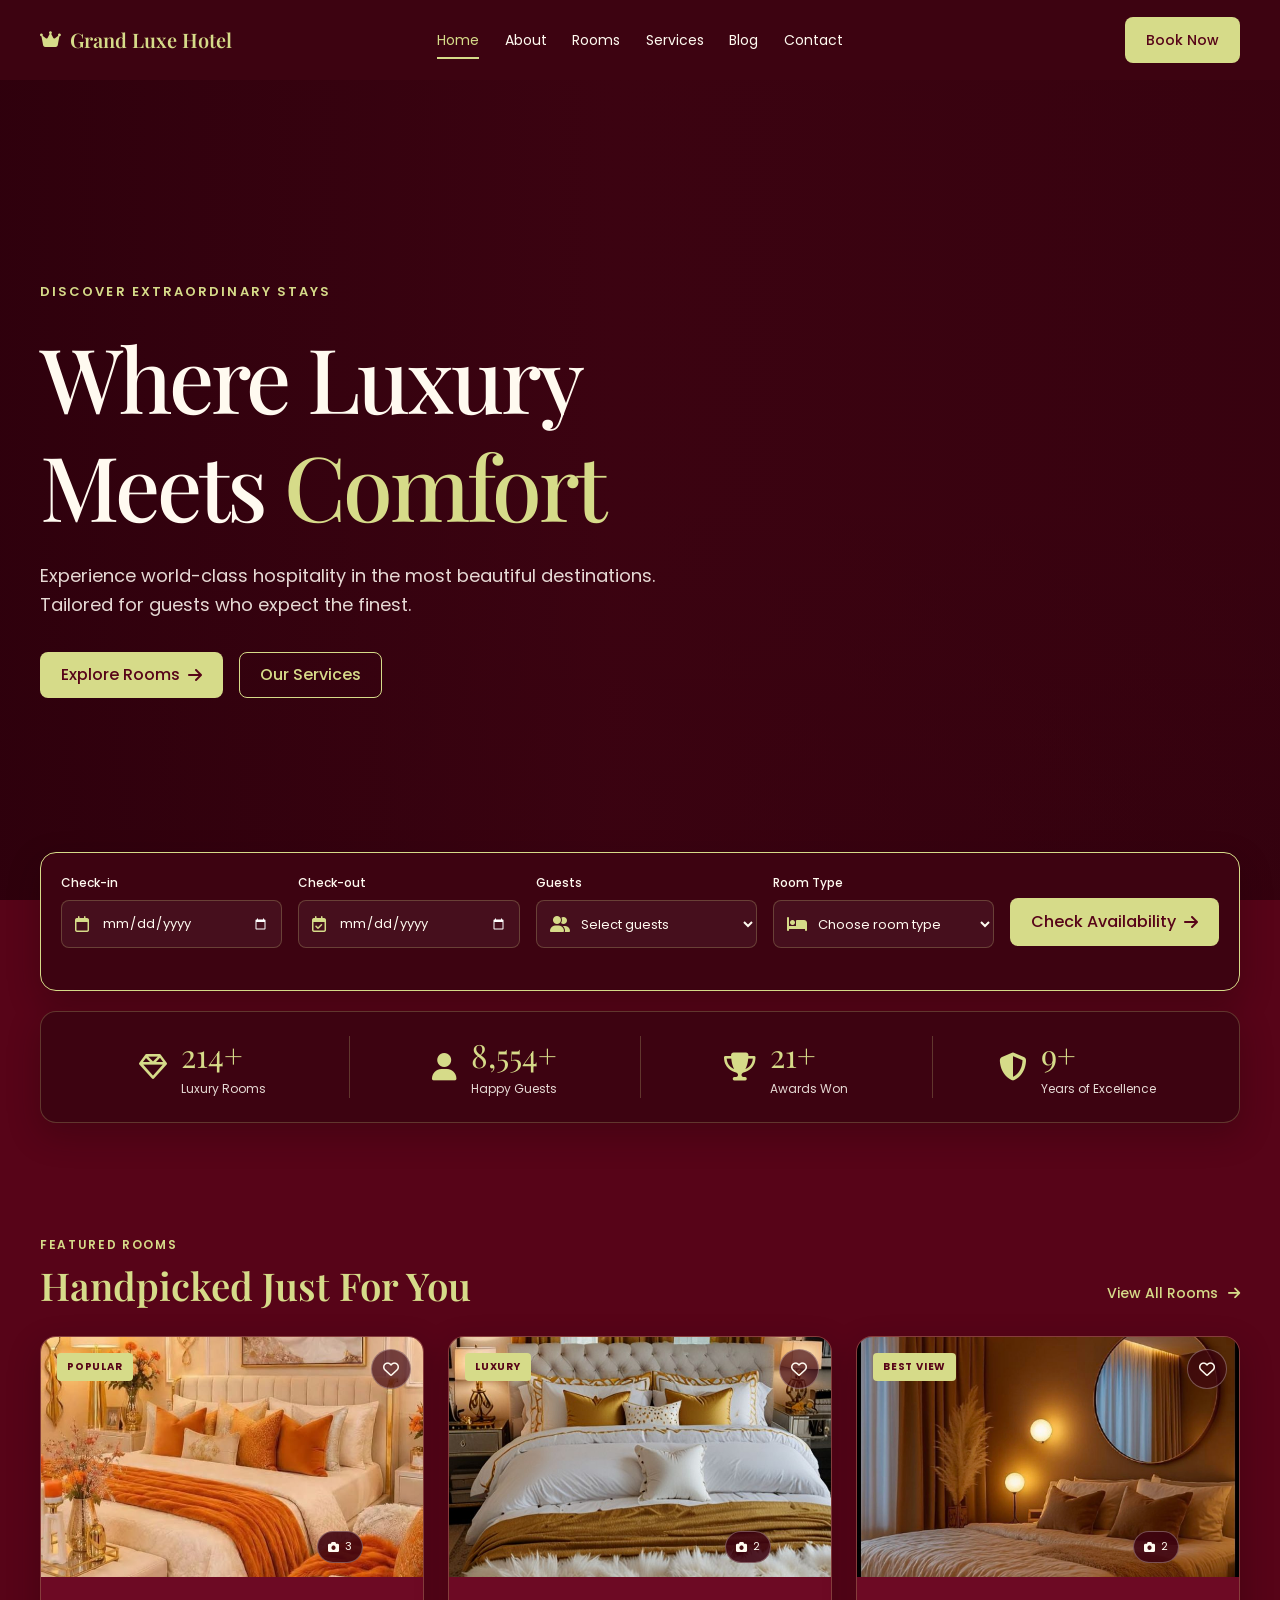
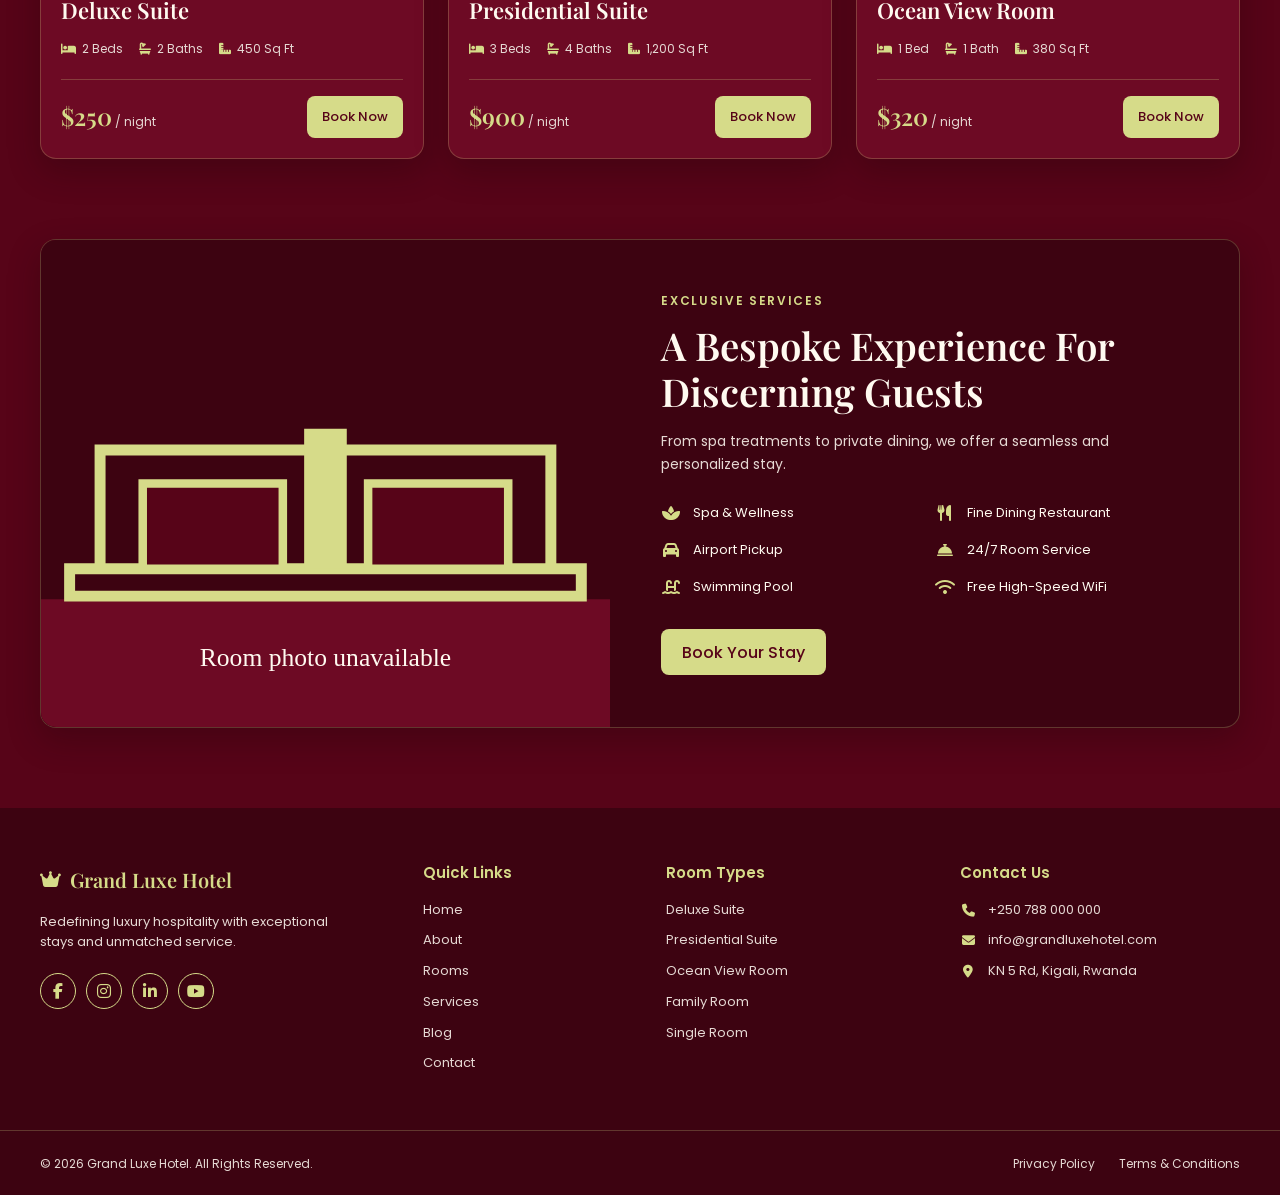
==== commit fcd4a848: "Assign numbered room gallery photos Co-authored-by: Copilot <223556219+Copilot@users.noreply.github." ====
--- a/index.html
+++ b/index.html
@@ -181,12 +181,12 @@
             <div class="room-card__image-wrap">
               <img
                 class="room-card__image"
-                src="images/rooms/deluxe-1.jpg"
+                src="public/room1.jpg"
                 data-fallback-src="https://images.unsplash.com/photo-1611892440504-42a792e24d32?auto=format&amp;fit=crop&amp;w=1000&amp;q=85"
                 alt="Elegant deluxe hotel suite with a king bed and warm lighting"
                 loading="lazy">
               <span class="room-card__tag">Popular</span>
-              <button class="room-card__photo-count" type="button" data-open-gallery data-gallery-title="Deluxe Suite" data-gallery-fallback="https://images.unsplash.com/photo-1611892440504-42a792e24d32?auto=format&amp;fit=crop&amp;w=1000&amp;q=85" data-gallery-images="[&quot;images/rooms/deluxe-1.jpg&quot;,&quot;images/rooms/deluxe-2.jpg&quot;,&quot;images/rooms/deluxe-3.jpg&quot;]" aria-label="View 3 photos of Deluxe Suite">
+              <button class="room-card__photo-count" type="button" data-open-gallery data-gallery-title="Deluxe Suite" data-gallery-fallback="https://images.unsplash.com/photo-1611892440504-42a792e24d32?auto=format&amp;fit=crop&amp;w=1000&amp;q=85" data-gallery-images="[&quot;public/room1.jpg&quot;,&quot;public/room2.jpg&quot;,&quot;public/room3.jpg&quot;]" aria-label="View 3 photos of Deluxe Suite">
                 <i class="fa-solid fa-camera" aria-hidden="true"></i> 3
               </button>
               <button
@@ -221,12 +221,12 @@
             <div class="room-card__image-wrap">
               <img
                 class="room-card__image"
-                src="images/rooms/presidential-1.jpg"
+                src="public/room4.jpg"
                 data-fallback-src="https://images.unsplash.com/photo-1616486338812-3dadae4b4ace?auto=format&amp;fit=crop&amp;w=1000&amp;q=85"
                 alt="Spacious presidential suite with a refined lounge and city views"
                 loading="lazy">
               <span class="room-card__tag">Luxury</span>
-              <button class="room-card__photo-count" type="button" data-open-gallery data-gallery-title="Presidential Suite" data-gallery-fallback="https://images.unsplash.com/photo-1616486338812-3dadae4b4ace?auto=format&amp;fit=crop&amp;w=1000&amp;q=85" data-gallery-images="[&quot;images/rooms/presidential-1.jpg&quot;,&quot;images/rooms/presidential-2.jpg&quot;]" aria-label="View 2 photos of Presidential Suite">
+              <button class="room-card__photo-count" type="button" data-open-gallery data-gallery-title="Presidential Suite" data-gallery-fallback="https://images.unsplash.com/photo-1616486338812-3dadae4b4ace?auto=format&amp;fit=crop&amp;w=1000&amp;q=85" data-gallery-images="[&quot;public/room4.jpg&quot;,&quot;public/room5.jpg&quot;]" aria-label="View 2 photos of Presidential Suite">
                 <i class="fa-solid fa-camera" aria-hidden="true"></i> 2
               </button>
               <button
@@ -261,13 +261,13 @@
             <div class="room-card__image-wrap">
               <img
                 class="room-card__image"
-                src="images/rooms/oceanview-1.jpg"
+                src="public/room6.jpg"
                 data-fallback-src="https://images.unsplash.com/photo-1590490360182-c33d57733427?auto=format&amp;fit=crop&amp;w=1000&amp;q=85"
                 alt="Ocean view hotel room with a comfortable bed and bright natural light"
                 loading="lazy">
               <span class="room-card__tag">Best View</span>
-              <button class="room-card__photo-count" type="button" data-open-gallery data-gallery-title="Ocean View Room" data-gallery-fallback="https://images.unsplash.com/photo-1590490360182-c33d57733427?auto=format&amp;fit=crop&amp;w=1000&amp;q=85" data-gallery-images="[&quot;images/rooms/oceanview-1.jpg&quot;,&quot;images/rooms/oceanview-2.jpg&quot;,&quot;images/rooms/oceanview-3.jpg&quot;]" aria-label="View 3 photos of Ocean View Room">
-                <i class="fa-solid fa-camera" aria-hidden="true"></i> 3
+              <button class="room-card__photo-count" type="button" data-open-gallery data-gallery-title="Ocean View Room" data-gallery-fallback="https://images.unsplash.com/photo-1590490360182-c33d57733427?auto=format&amp;fit=crop&amp;w=1000&amp;q=85" data-gallery-images="[&quot;public/room6.jpg&quot;]" aria-label="View 1 photo of Ocean View Room">
+                <i class="fa-solid fa-camera" aria-hidden="true"></i> 1
               </button>
               <button
                 class="room-card__favorite"
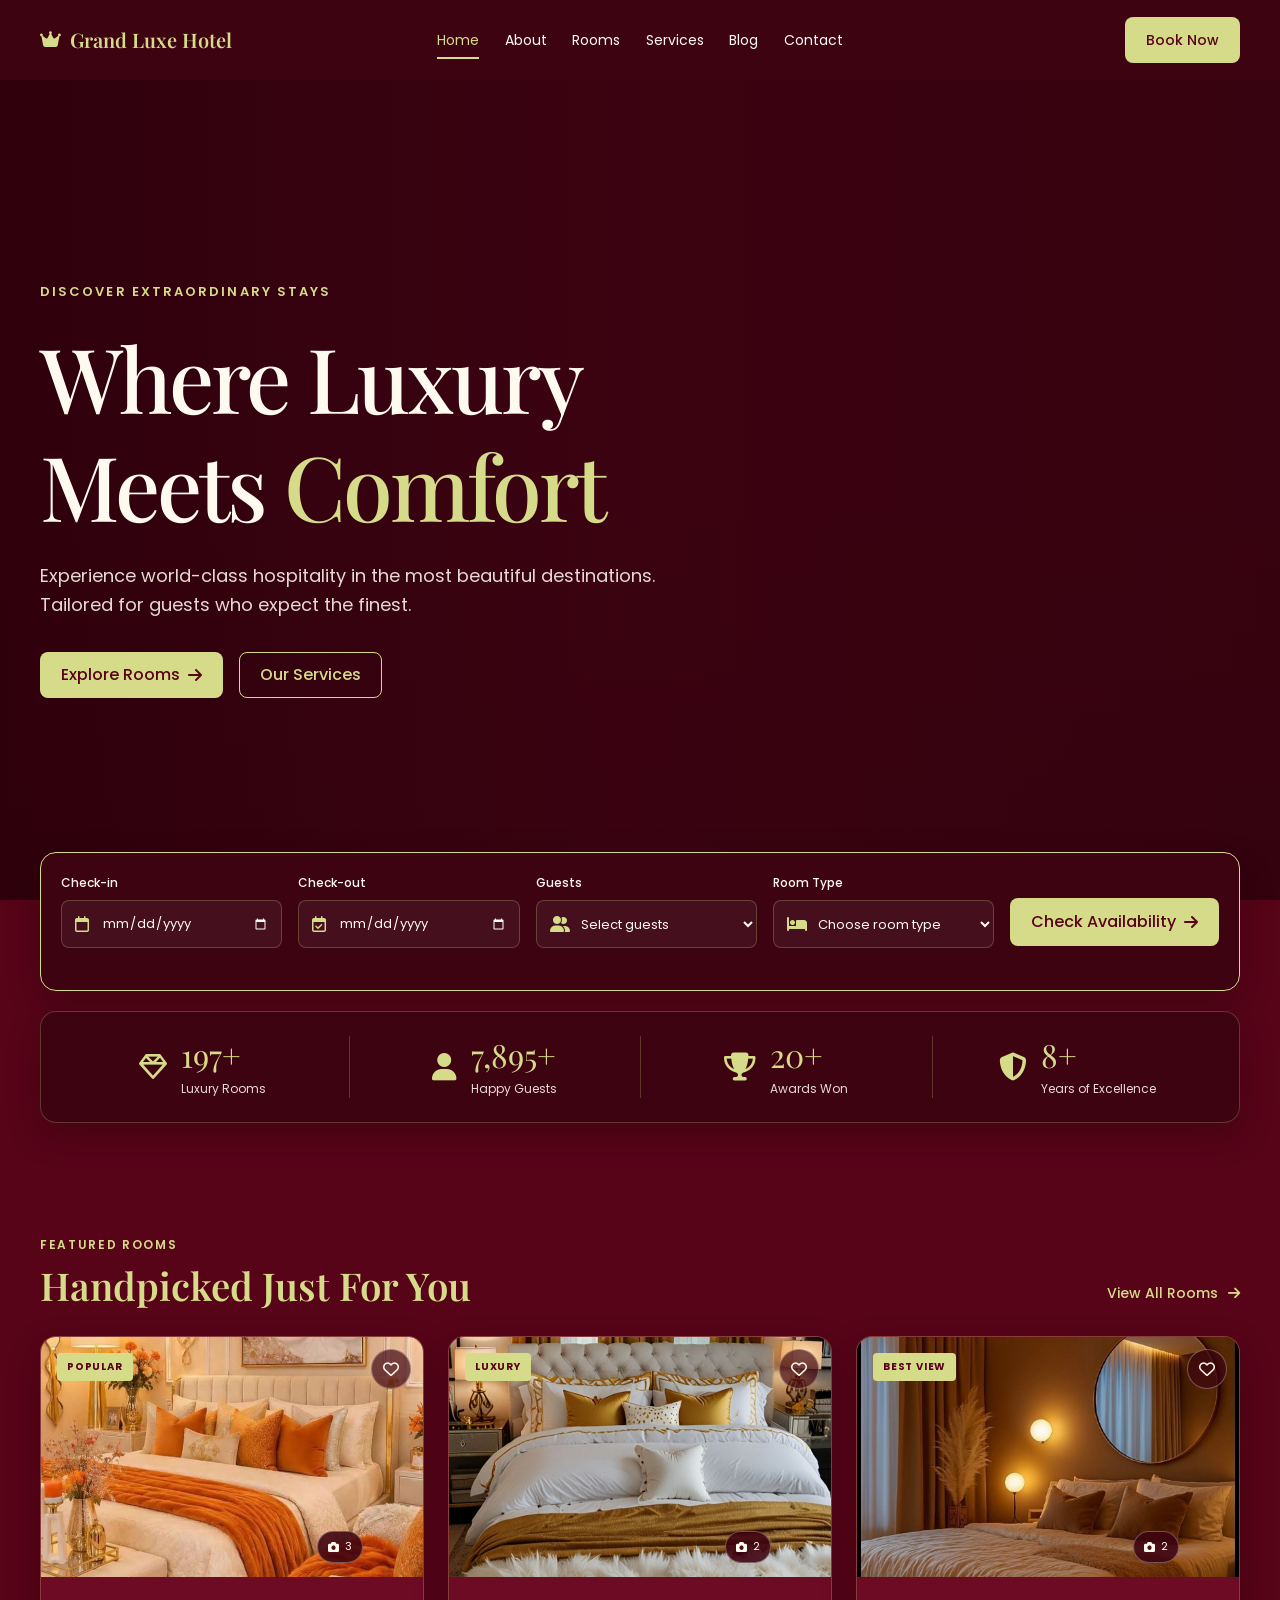
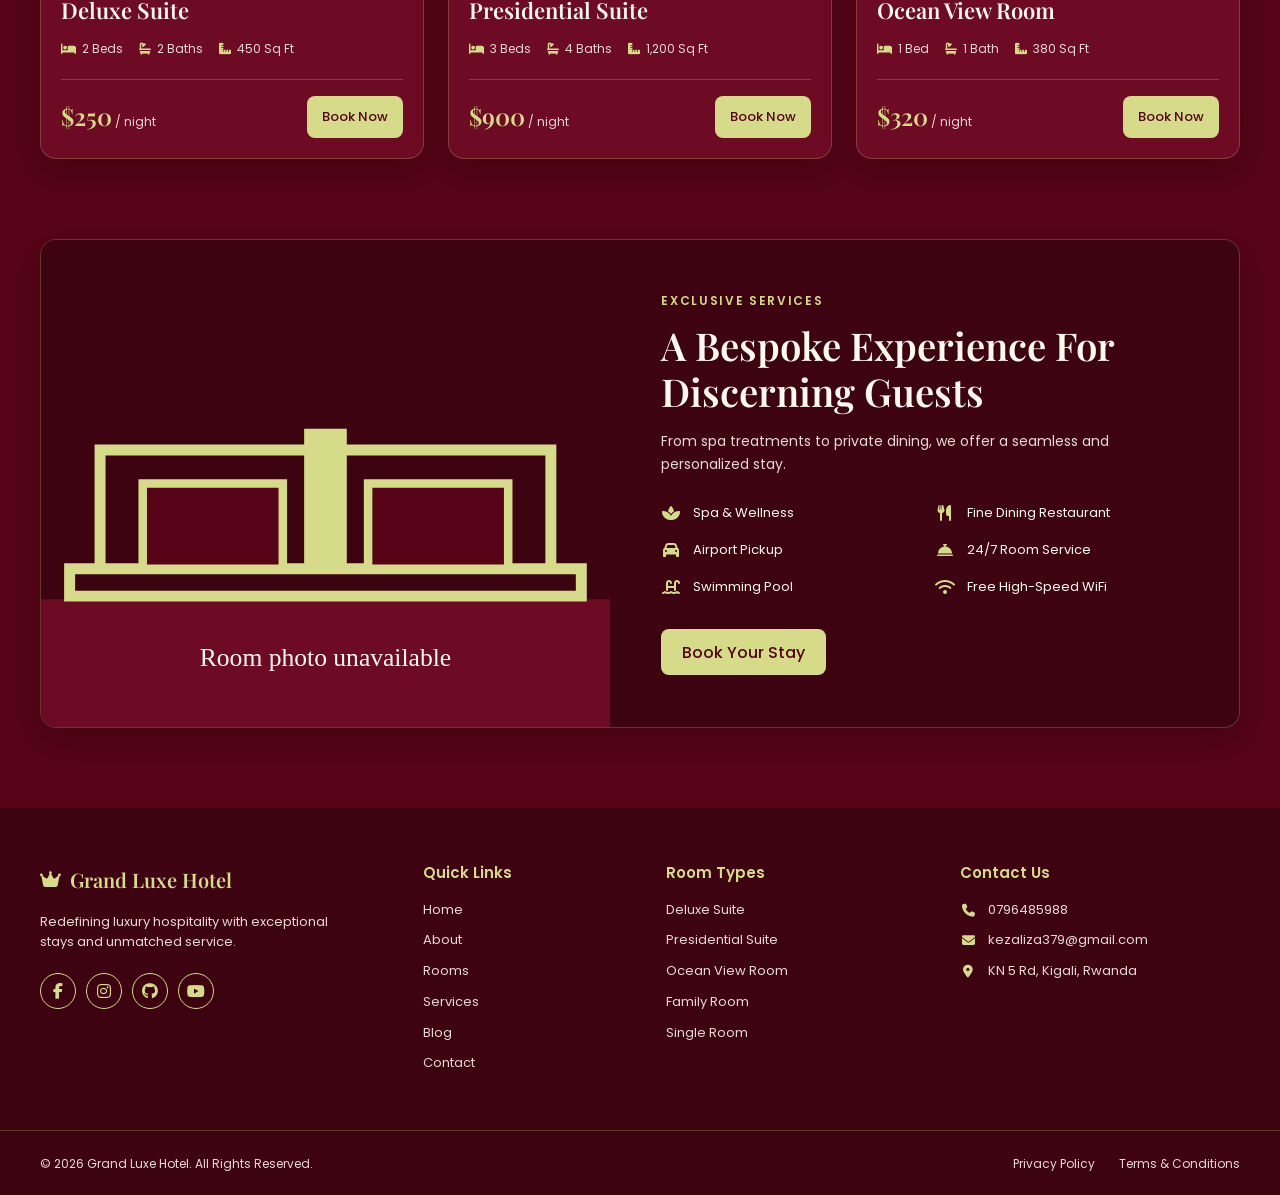
==== commit 1eaf9a8f: "Add EmailJS contact form delivery Co-authored-by: Copilot <223556219+Copilot@users.noreply.github.co" ====
--- a/index.html
+++ b/index.html
@@ -361,9 +361,9 @@
           Redefining luxury hospitality with exceptional stays and unmatched service.
         </p>
         <div class="site-footer__socials" aria-label="Social media">
-          <a href="https://www.facebook.com/" aria-label="Facebook"><i class="fa-brands fa-facebook-f" aria-hidden="true"></i></a>
-          <a href="https://www.instagram.com/" aria-label="Instagram"><i class="fa-brands fa-instagram" aria-hidden="true"></i></a>
-          <a href="https://www.linkedin.com/" aria-label="LinkedIn"><i class="fa-brands fa-linkedin-in" aria-hidden="true"></i></a>
+          <a href="https://web.facebook.com/keza.liza.71" aria-label="Facebook"><i class="fa-brands fa-facebook-f" aria-hidden="true"></i></a>
+          <a href="https://www.instagram.com/k.e.z.a_l.i.z.a/" aria-label="Instagram"><i class="fa-brands fa-instagram" aria-hidden="true"></i></a>
+          <a href="https://github.com/kezaliza/hotel-management" aria-label="GitHub"><i class="fa-brands fa-github" aria-hidden="true"></i></a>
           <a href="https://www.youtube.com/" aria-label="YouTube"><i class="fa-brands fa-youtube" aria-hidden="true"></i></a>
         </div>
       </div>
@@ -396,11 +396,11 @@
         <ul class="site-footer__contact">
           <li>
             <i class="fa-solid fa-phone" aria-hidden="true"></i>
-            <a href="tel:+250788000000">+250 788 000 000</a>
+            <a href="tel:0796485988">0796485988</a>
           </li>
           <li>
             <i class="fa-solid fa-envelope" aria-hidden="true"></i>
-            <a href="mailto:info@grandluxehotel.com">info@grandluxehotel.com</a>
+            <a href="mailto:kezaliza379@gmail.com">kezaliza379@gmail.com</a>
           </li>
           <li>
             <i class="fa-solid fa-location-dot" aria-hidden="true"></i>
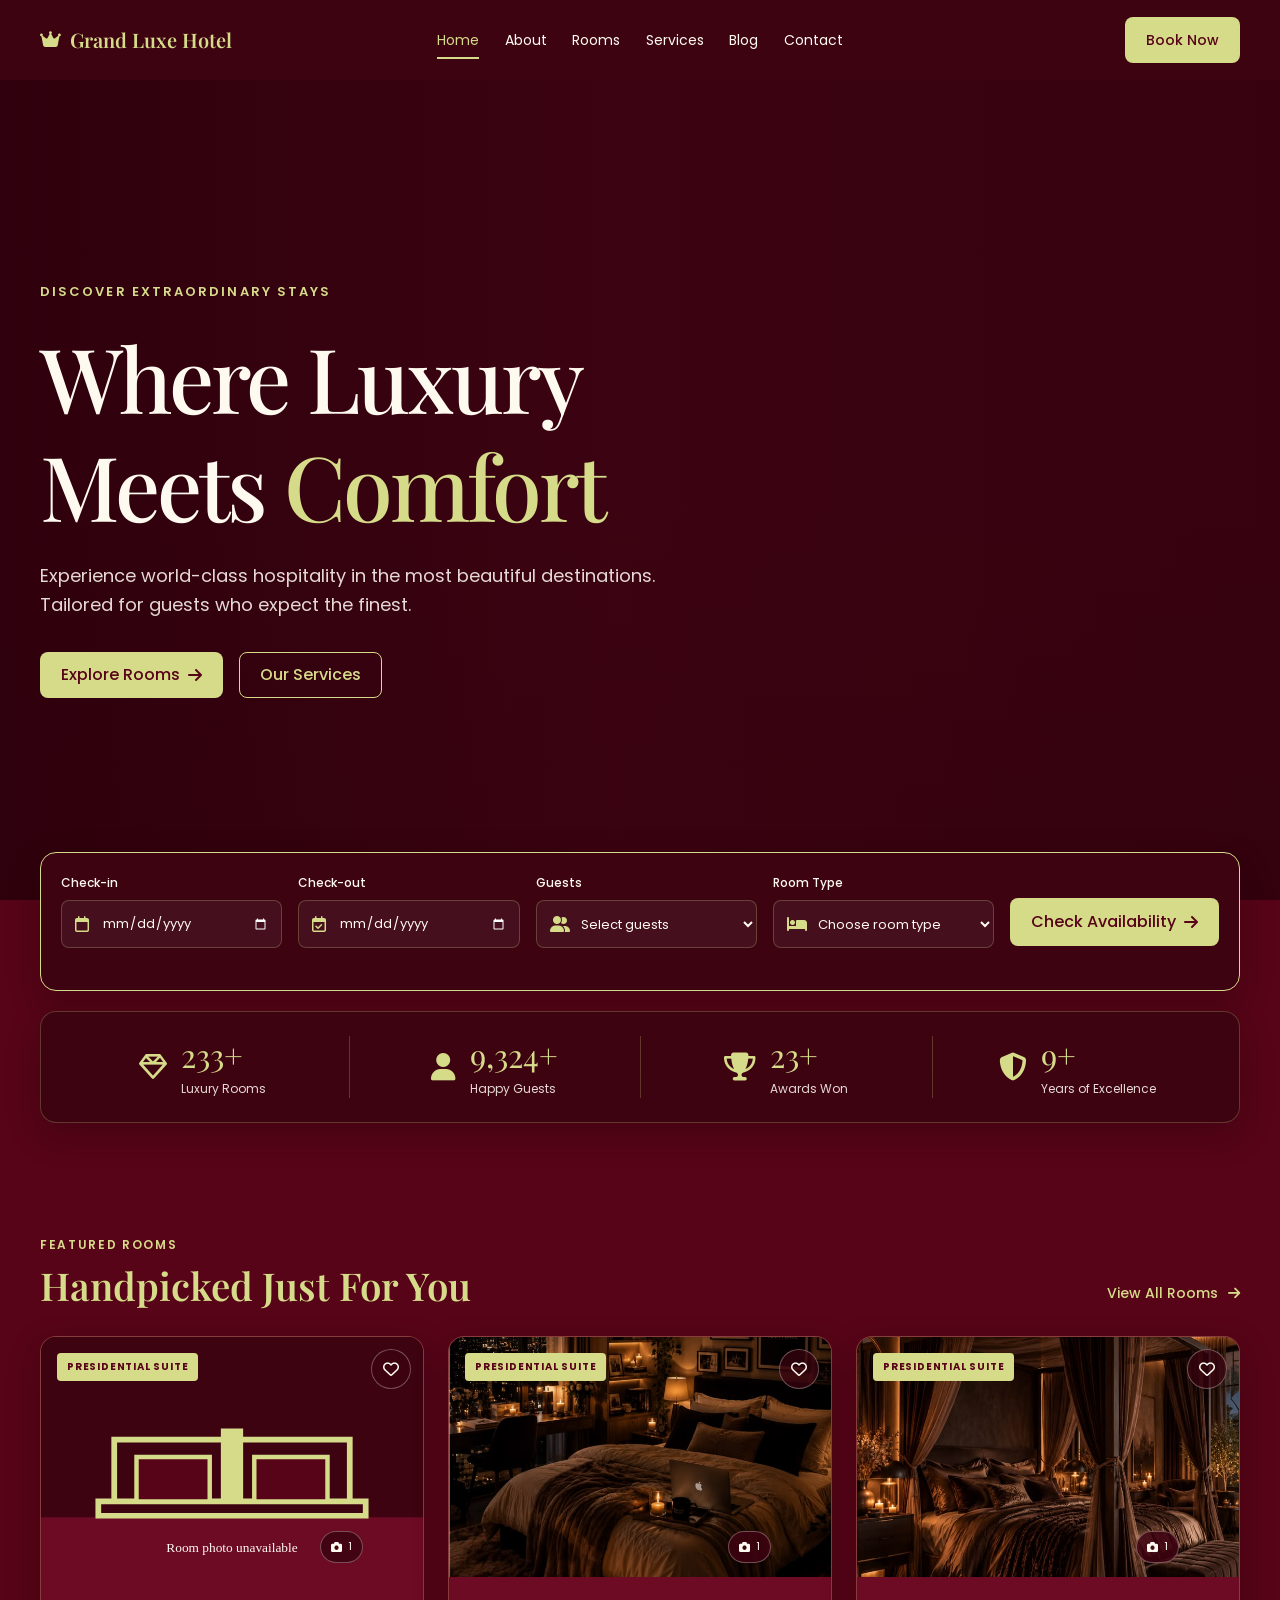
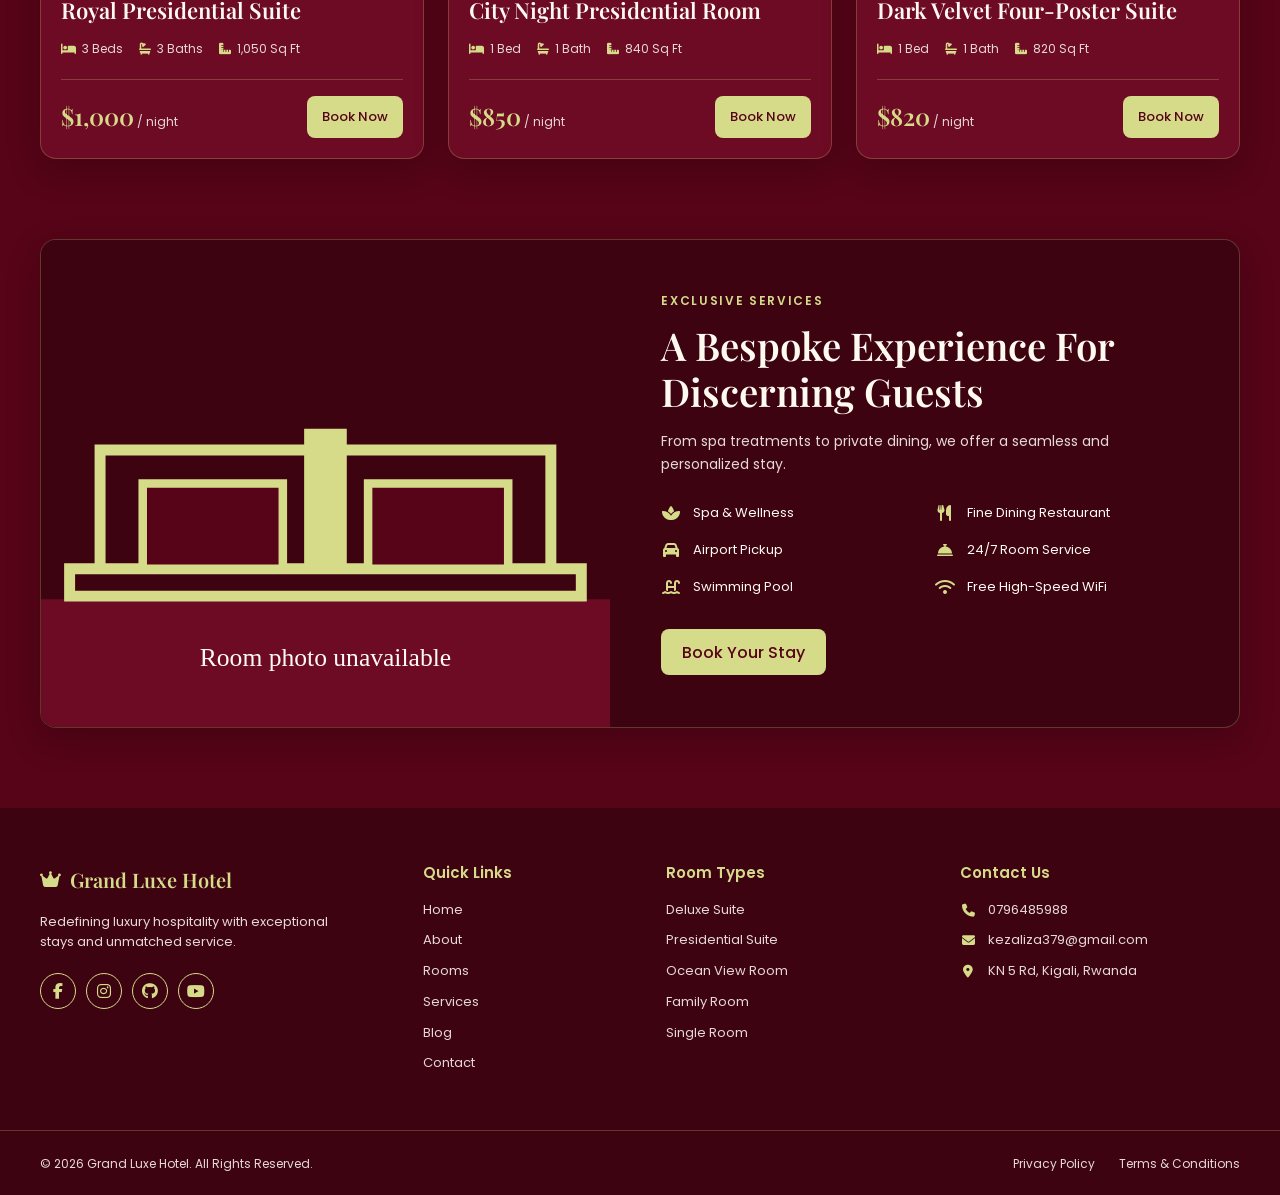
==== commit 56ae0af2: "Add room photo catalog and update booking views Co-authored-by: Copilot <223556219+Copilot@users.nor" ====
--- a/index.html
+++ b/index.html
@@ -113,6 +113,7 @@
             <select id="room-type" name="roomType" required aria-describedby="room-type-error">
               <option value="">Choose room type</option>
               <option value="any">Any</option>
+              <option value="single-room">Single Room</option>
               <option value="deluxe-suite">Deluxe Suite</option>
               <option value="presidential-suite">Presidential Suite</option>
               <option value="ocean-view-room">Ocean View Room</option>
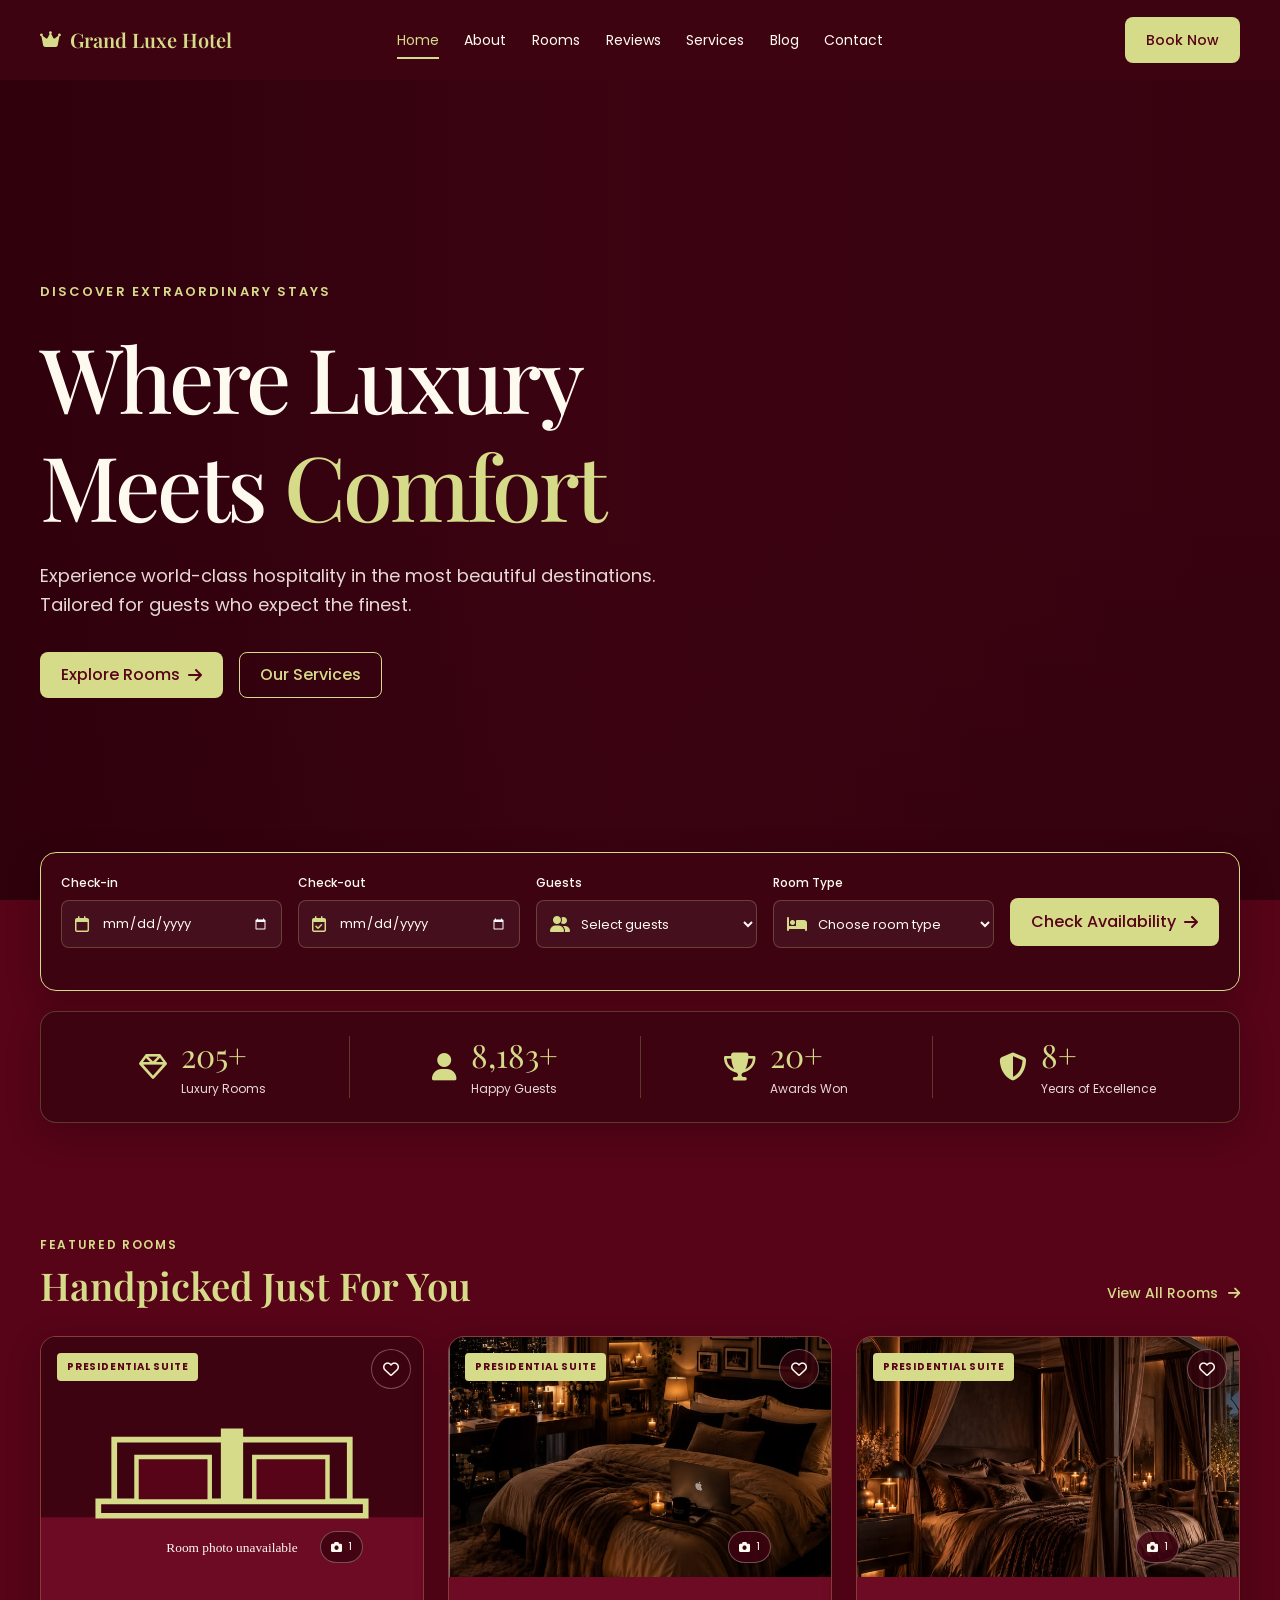
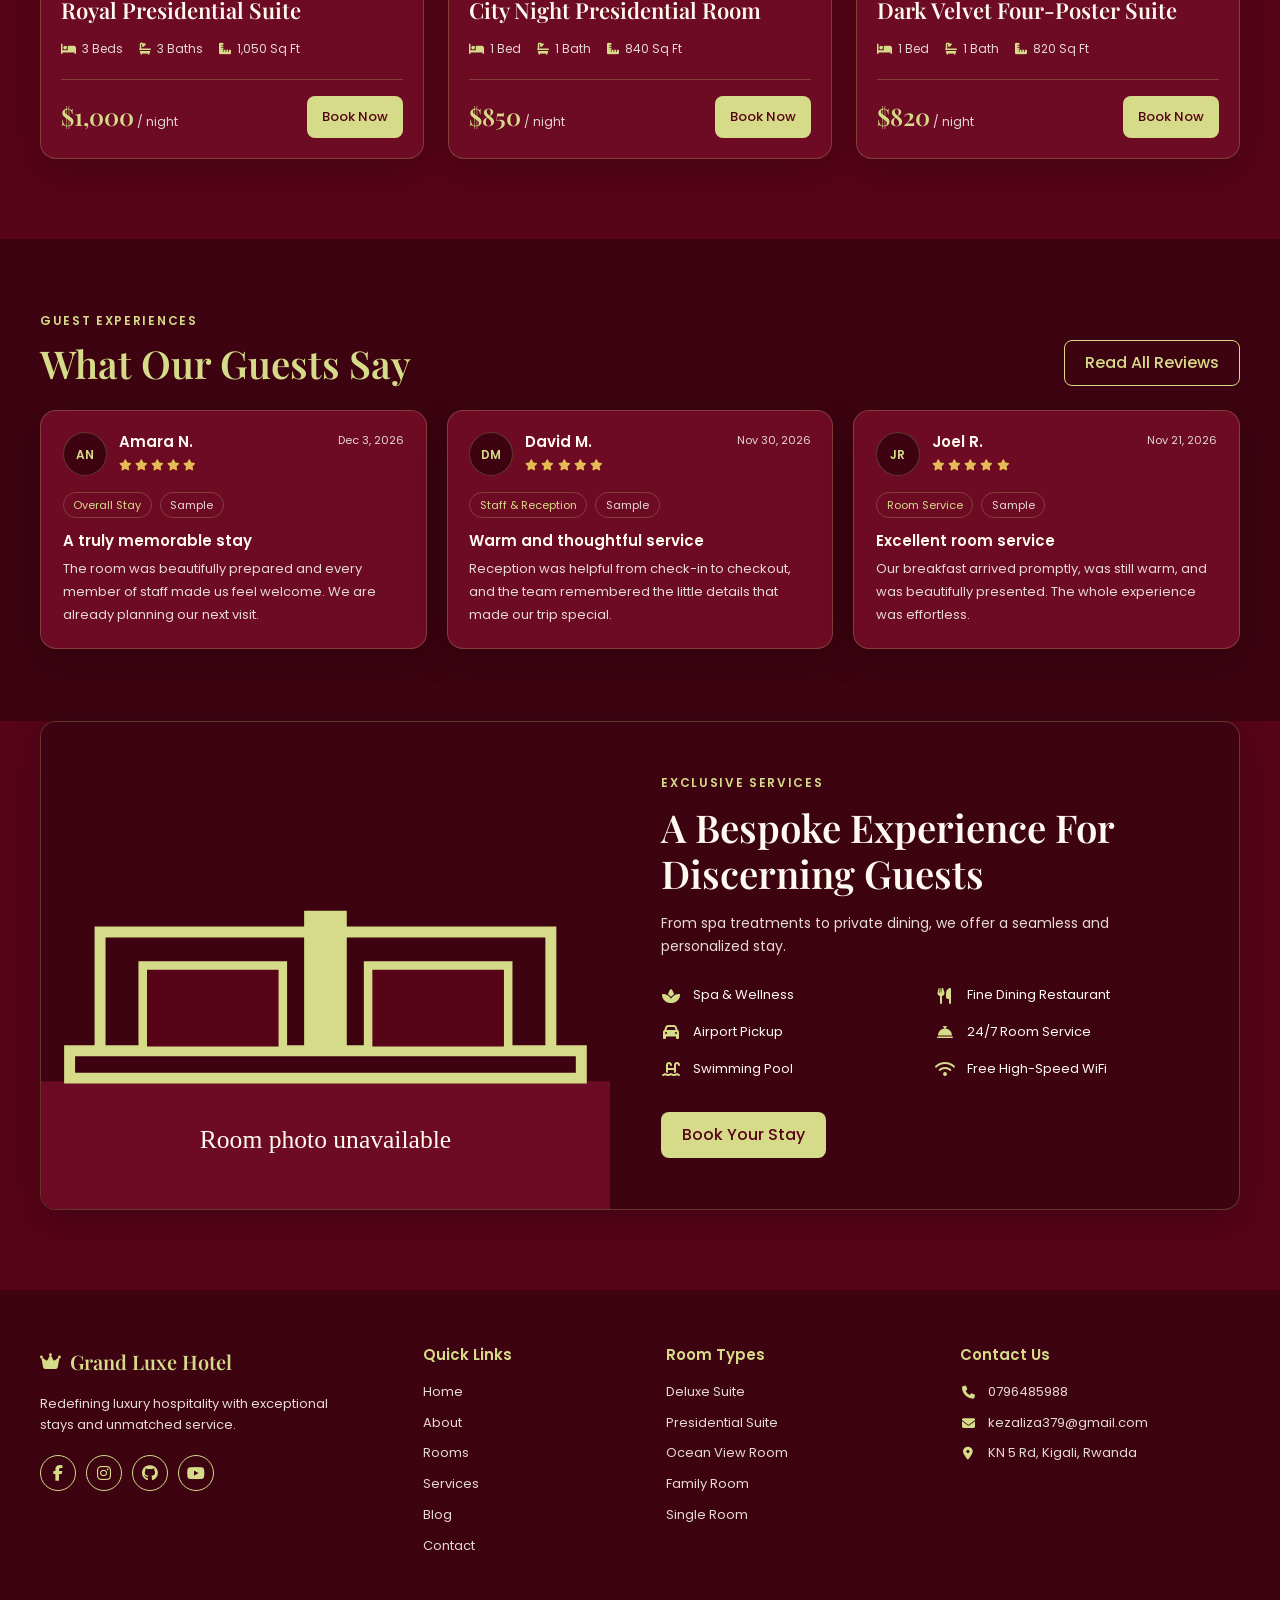
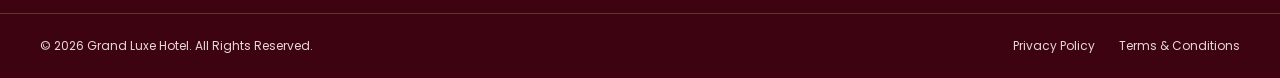
==== commit 0b89f812: "Add guest registration and account pages Co-authored-by: Copilot <223556219+Copilot@users.noreply.gi" ====
--- a/index.html
+++ b/index.html
@@ -11,6 +11,7 @@
   <link rel="stylesheet" href="https://cdnjs.cloudflare.com/ajax/libs/font-awesome/6.7.2/css/all.min.css">
   <link rel="stylesheet" href="css/style.css">
   <script src="js/rooms.js" defer></script>
+  <script src="js/reviews.js" defer></script>
   <script src="js/main.js" defer></script>
 </head>
 <body>
@@ -25,6 +26,7 @@
         <a class="site-nav__link is-active" href="index.html" aria-current="page">Home</a>
         <a class="site-nav__link" href="about.html">About</a>
         <a class="site-nav__link" href="rooms.html">Rooms</a>
+        <a class="site-nav__link" href="reviews.html">Reviews</a>
         <a class="site-nav__link" href="index.html#services">Services</a>
         <a class="site-nav__link" href="blog.html">Blog</a>
         <a class="site-nav__link" href="contact.html">Contact</a>
@@ -300,6 +302,19 @@
         </div>
       </div>
     </section>
+
+    <section class="guest-reviews-section" aria-labelledby="guest-reviews-title">
+      <div class="container">
+        <div class="guest-reviews-section__heading">
+          <div>
+            <p class="page-eyebrow">Guest Experiences</p>
+            <h2 class="section-title" id="guest-reviews-title">What Our Guests Say</h2>
+          </div>
+          <a class="btn btn-outline" href="reviews.html">Read All Reviews</a>
+        </div>
+        <div class="guest-reviews-section__grid" id="home-reviews-list" aria-live="polite"></div>
+      </div>
+    </section>
   </main>
 
   <section class="services-section container" id="services" aria-labelledby="services-title">
--- a/css/style.css
+++ b/css/style.css
@@ -3149,3 +3149,613 @@
     transition: none;
   }
 }
+
+.guest-reviews-section {
+  padding-block: 4.5rem;
+  background-color: var(--color-primary-dark);
+}
+
+.guest-reviews-section__heading,
+.reviews-section-heading {
+  display: flex;
+  align-items: end;
+  justify-content: space-between;
+  gap: 1.5rem;
+  margin-bottom: 1.5rem;
+}
+
+.guest-reviews-section__grid,
+.reviews-list {
+  display: grid;
+  grid-template-columns: repeat(3, minmax(0, 1fr));
+  gap: 1.25rem;
+}
+
+.reviews-page {
+  display: grid;
+  gap: 3.5rem;
+  padding-block: 3.5rem 5rem;
+}
+
+.reviews-error,
+.account-error {
+  color: #ff9999;
+}
+
+.reviews-summary {
+  display: grid;
+  grid-template-columns: minmax(14rem, 0.8fr) minmax(18rem, 1.2fr);
+  align-items: center;
+  gap: 2rem;
+  padding: clamp(1.5rem, 4vw, 2.5rem);
+}
+
+.reviews-summary__score {
+  text-align: center;
+}
+
+.reviews-summary__score .section-title {
+  margin-top: 0.35rem;
+  color: var(--color-text);
+  font-size: clamp(2.5rem, 6vw, 4rem);
+}
+
+.reviews-summary__out-of {
+  color: var(--color-text-muted);
+  font-family: var(--font-body);
+  font-size: 1rem;
+  font-weight: 400;
+}
+
+.reviews-stars {
+  display: inline-flex;
+  gap: 0.2rem;
+  color: #e6bb55;
+}
+
+.reviews-summary__score .reviews-stars {
+  margin-top: 0.5rem;
+  font-size: 1.25rem;
+}
+
+.reviews-summary__total {
+  margin-top: 0.625rem;
+}
+
+.reviews-summary__total strong {
+  color: var(--color-text);
+}
+
+.reviews-summary__chart {
+  display: grid;
+  gap: 0.625rem;
+}
+
+.reviews-summary__row {
+  display: grid;
+  grid-template-columns: 4.25rem minmax(0, 1fr) 2rem;
+  align-items: center;
+  gap: 0.75rem;
+  color: var(--color-text-muted);
+  font-size: 0.8125rem;
+}
+
+.reviews-summary__row > :last-child {
+  text-align: right;
+}
+
+.reviews-summary__track {
+  height: 0.55rem;
+  overflow: hidden;
+  border-radius: 999px;
+  background: rgb(255 250 240 / 12%);
+}
+
+.reviews-summary__fill {
+  display: block;
+  height: 100%;
+  border-radius: inherit;
+  background: #e6bb55;
+}
+
+.reviews-login,
+.reviews-form {
+  padding: clamp(1.25rem, 4vw, 2rem);
+}
+
+.reviews-login {
+  display: flex;
+  align-items: center;
+  justify-content: space-between;
+  gap: 1rem;
+}
+
+.reviews-form__signed-in {
+  margin-bottom: 1.25rem;
+}
+
+.reviews-form__signed-in a,
+.account-empty a {
+  color: var(--color-accent);
+  text-decoration: underline;
+  text-underline-offset: 0.15em;
+}
+
+.reviews-form__field,
+.account-login label,
+.register-form label {
+  display: grid;
+  gap: 0.45rem;
+  margin-top: 1rem;
+}
+
+.reviews-form__label,
+.account-login label,
+.register-form label {
+  color: var(--color-text);
+  font-size: 0.875rem;
+  font-weight: 500;
+}
+
+.reviews-form__label > span,
+.reviews-form__error,
+.account-error {
+  color: #ff8585;
+}
+
+.reviews-form input,
+.reviews-form select,
+.reviews-form textarea,
+.account-login input,
+.register-form input,
+.reviews-filters select {
+  width: 100%;
+  min-height: 2.875rem;
+  padding: 0.7rem 0.85rem;
+  border: 1px solid var(--color-border);
+  border-radius: var(--radius-control);
+  background-color: var(--color-primary-dark);
+  color: var(--color-text);
+}
+
+.reviews-form textarea {
+  min-height: 8rem;
+  resize: vertical;
+}
+
+.reviews-form input:focus,
+.reviews-form select:focus,
+.reviews-form textarea:focus,
+.account-login input:focus,
+.register-form input:focus,
+.reviews-filters select:focus {
+  border-color: var(--color-accent);
+  outline: 2px solid rgb(214 219 137 / 22%);
+  outline-offset: 1px;
+}
+
+.reviews-form [aria-invalid="true"] {
+  border-color: #ff8585;
+}
+
+.reviews-rating-input {
+  display: flex;
+  gap: 0.35rem;
+}
+
+.reviews-rating-input__star {
+  padding: 0.25rem;
+  border: 0;
+  background: transparent;
+  color: var(--color-text-muted);
+  cursor: pointer;
+  font-size: 1.75rem;
+}
+
+.reviews-rating-input__star.is-selected,
+.reviews-rating-input__star:hover {
+  color: #e6bb55;
+}
+
+.reviews-rating-input__star:focus-visible {
+  outline: 2px solid var(--color-accent);
+  outline-offset: 2px;
+}
+
+.reviews-form__meta {
+  display: flex;
+  justify-content: space-between;
+  gap: 1rem;
+  color: var(--color-text-muted);
+  font-size: 0.75rem;
+}
+
+.reviews-form__actions {
+  display: flex;
+  flex-wrap: wrap;
+  gap: 0.75rem;
+  margin-top: 1.25rem;
+}
+
+.reviews-filters {
+  display: flex;
+  flex-wrap: wrap;
+  gap: 0.75rem;
+}
+
+.reviews-filters label {
+  display: grid;
+  gap: 0.3rem;
+  color: var(--color-text-muted);
+  font-size: 0.75rem;
+}
+
+.reviews-filters select {
+  min-width: 9.5rem;
+  min-height: 2.5rem;
+  padding-block: 0.45rem;
+  font-size: 0.8125rem;
+}
+
+.review-card {
+  display: flex;
+  min-width: 0;
+  flex-direction: column;
+  padding: 1.35rem;
+}
+
+.review-card__heading,
+.review-card__identity {
+  display: flex;
+  align-items: center;
+  gap: 0.75rem;
+}
+
+.review-card__heading {
+  justify-content: space-between;
+  align-items: flex-start;
+}
+
+.review-card__identity {
+  min-width: 0;
+}
+
+.review-card__avatar {
+  display: grid;
+  width: 2.75rem;
+  height: 2.75rem;
+  flex: 0 0 auto;
+  place-items: center;
+  border: 1px solid var(--color-border);
+  border-radius: 50%;
+  background-color: var(--color-primary-dark);
+  color: var(--color-accent);
+  font-size: 0.75rem;
+  font-weight: 600;
+}
+
+.review-card__name,
+.review-card__title {
+  color: var(--color-text);
+  font-family: var(--font-body);
+  font-size: 0.9375rem;
+  font-weight: 600;
+}
+
+.review-card__identity .reviews-stars {
+  margin-top: 0.15rem;
+  font-size: 0.7rem;
+}
+
+.review-card__date {
+  flex: 0 0 auto;
+  color: var(--color-text-muted);
+  font-size: 0.6875rem;
+}
+
+.review-card__details {
+  display: flex;
+  flex-wrap: wrap;
+  gap: 0.5rem;
+  margin-top: 1rem;
+}
+
+.review-card__service,
+.review-card__sample {
+  width: fit-content;
+  padding: 0.2rem 0.6rem;
+  border: 1px solid var(--color-border);
+  border-radius: 999px;
+  color: var(--color-accent);
+  font-size: 0.6875rem;
+}
+
+.review-card__sample {
+  color: var(--color-text-muted);
+}
+
+.review-card__title {
+  margin-top: 0.85rem;
+}
+
+.review-card__comment {
+  margin-top: 0.5rem;
+  font-size: 0.8125rem;
+  line-height: 1.75;
+  overflow-wrap: anywhere;
+}
+
+.review-card__actions {
+  display: flex;
+  gap: 0.5rem;
+  margin-top: auto;
+  padding-top: 1rem;
+}
+
+.review-card__actions .btn {
+  min-height: 2.25rem;
+  padding: 0.4rem 0.7rem;
+  font-size: 0.75rem;
+}
+
+.review-card__delete {
+  border-color: rgb(255 133 133 / 50%);
+  color: #ff9999;
+}
+
+.reviews-empty,
+.account-empty {
+  padding: 1.5rem;
+  text-align: center;
+}
+
+.reviews-toast {
+  position: fixed;
+  z-index: 30;
+  right: 1.5rem;
+  bottom: 1.5rem;
+  max-width: min(24rem, calc(100vw - 3rem));
+  padding: 0.875rem 1.125rem;
+  border: 1px solid var(--color-accent);
+  border-radius: var(--radius-control);
+  background-color: var(--color-primary-dark);
+  box-shadow: var(--shadow-card);
+  color: var(--color-accent);
+  opacity: 0;
+  pointer-events: none;
+  transform: translateY(0.5rem);
+  transition: opacity 180ms ease, transform 180ms ease;
+}
+
+.reviews-toast.is-visible {
+  opacity: 1;
+  transform: translateY(0);
+}
+
+.reviews-toast.is-error {
+  border-color: #ff8585;
+  color: #ff9999;
+}
+
+.account-page {
+  display: grid;
+  gap: 1.5rem;
+  padding-block: 3rem 5rem;
+}
+
+.account-demo-notice {
+  padding: 0.875rem 1rem;
+  border: 1px solid var(--color-border);
+  border-radius: var(--radius-control);
+  color: var(--color-text-muted);
+  font-size: 0.8125rem;
+}
+
+.account-demo-notice i {
+  margin-right: 0.4rem;
+  color: var(--color-accent);
+}
+
+.account-login {
+  width: min(100%, 38rem);
+  margin-inline: auto;
+  padding: clamp(1.5rem, 4vw, 2.25rem);
+}
+
+.register-card {
+  width: min(100%, 38rem);
+  margin-inline: auto;
+  padding: clamp(1.5rem, 4vw, 2.25rem);
+}
+
+.account-login > p {
+  margin-top: 0.5rem;
+}
+
+.register-card > p {
+  margin-top: 0.5rem;
+}
+
+.account-login form {
+  display: grid;
+  gap: 0.4rem;
+  margin-top: 1rem;
+}
+
+.register-form {
+  display: grid;
+  gap: 0.4rem;
+  margin-top: 1rem;
+}
+
+.account-login form > .btn {
+  justify-self: start;
+  margin-top: 0.5rem;
+}
+
+.register-form > .btn {
+  justify-self: start;
+  margin-top: 0.5rem;
+}
+
+.register-form label span {
+  color: var(--color-text-muted);
+  font-weight: 400;
+}
+
+.account-login__register,
+.register-card__signin {
+  margin-top: 1.25rem;
+  font-size: 0.875rem;
+}
+
+.account-login__register a,
+.register-card__signin a {
+  color: var(--color-accent);
+  text-decoration: underline;
+  text-underline-offset: 0.15em;
+}
+
+.account-toolbar {
+  display: flex;
+  align-items: center;
+  justify-content: space-between;
+  gap: 1rem;
+  padding: 1rem 1.25rem;
+  border: 1px solid var(--color-border);
+  border-radius: var(--radius-card);
+  background-color: var(--color-primary-light);
+}
+
+.account-toolbar strong {
+  color: var(--color-text);
+}
+
+.account-tabs {
+  display: flex;
+  gap: 0.5rem;
+  border-bottom: 1px solid var(--color-border);
+}
+
+.account-tab {
+  padding: 0.75rem 1rem;
+  border: 0;
+  border-bottom: 2px solid transparent;
+  background: transparent;
+  color: var(--color-text-muted);
+  cursor: pointer;
+}
+
+.account-tab.is-active {
+  border-bottom-color: var(--color-accent);
+  color: var(--color-accent);
+}
+
+.account-list {
+  display: grid;
+  gap: 1rem;
+}
+
+.account-booking {
+  padding: 1.25rem;
+}
+
+.account-booking__heading {
+  display: flex;
+  align-items: center;
+  justify-content: space-between;
+  gap: 1rem;
+}
+
+.account-booking__heading h3 {
+  color: var(--color-text);
+  font-family: var(--font-body);
+  font-size: 1rem;
+}
+
+.account-booking__status {
+  color: var(--color-accent);
+  font-size: 0.75rem;
+}
+
+.account-booking > p {
+  margin-block: 0.5rem 1rem;
+  font-size: 0.8125rem;
+}
+
+.account-booking .btn {
+  min-height: 2.375rem;
+  padding: 0.5rem 0.875rem;
+  font-size: 0.8125rem;
+}
+
+.admin-reviews {
+  margin-bottom: 3rem;
+}
+
+.admin-reviews__table {
+  min-width: 70rem;
+}
+
+.admin-reviews__comment {
+  max-width: 24rem;
+  white-space: normal;
+  overflow-wrap: anywhere;
+}
+
+.admin-reviews__actions {
+  display: flex;
+  gap: 0.5rem;
+}
+
+.admin-reviews__actions .btn {
+  min-height: 2.25rem;
+  padding: 0.4rem 0.65rem;
+  font-size: 0.75rem;
+}
+
+@media (max-width: 767px) {
+  .guest-reviews-section__heading,
+  .reviews-section-heading,
+  .reviews-login,
+  .account-toolbar {
+    align-items: flex-start;
+    flex-direction: column;
+  }
+
+  .guest-reviews-section__grid,
+  .reviews-list {
+    grid-template-columns: minmax(0, 1fr);
+  }
+
+  .reviews-summary {
+    grid-template-columns: minmax(0, 1fr);
+  }
+
+  .reviews-filters {
+    width: 100%;
+  }
+
+  .reviews-filters label {
+    flex: 1 1 8rem;
+  }
+
+  .reviews-filters select {
+    min-width: 0;
+  }
+
+  .reviews-page {
+    gap: 2.5rem;
+    padding-block: 2.5rem 3.5rem;
+  }
+
+  .review-card__heading {
+    flex-direction: column;
+  }
+
+  .account-booking__heading {
+    align-items: flex-start;
+    flex-direction: column;
+    gap: 0.35rem;
+  }
+}
